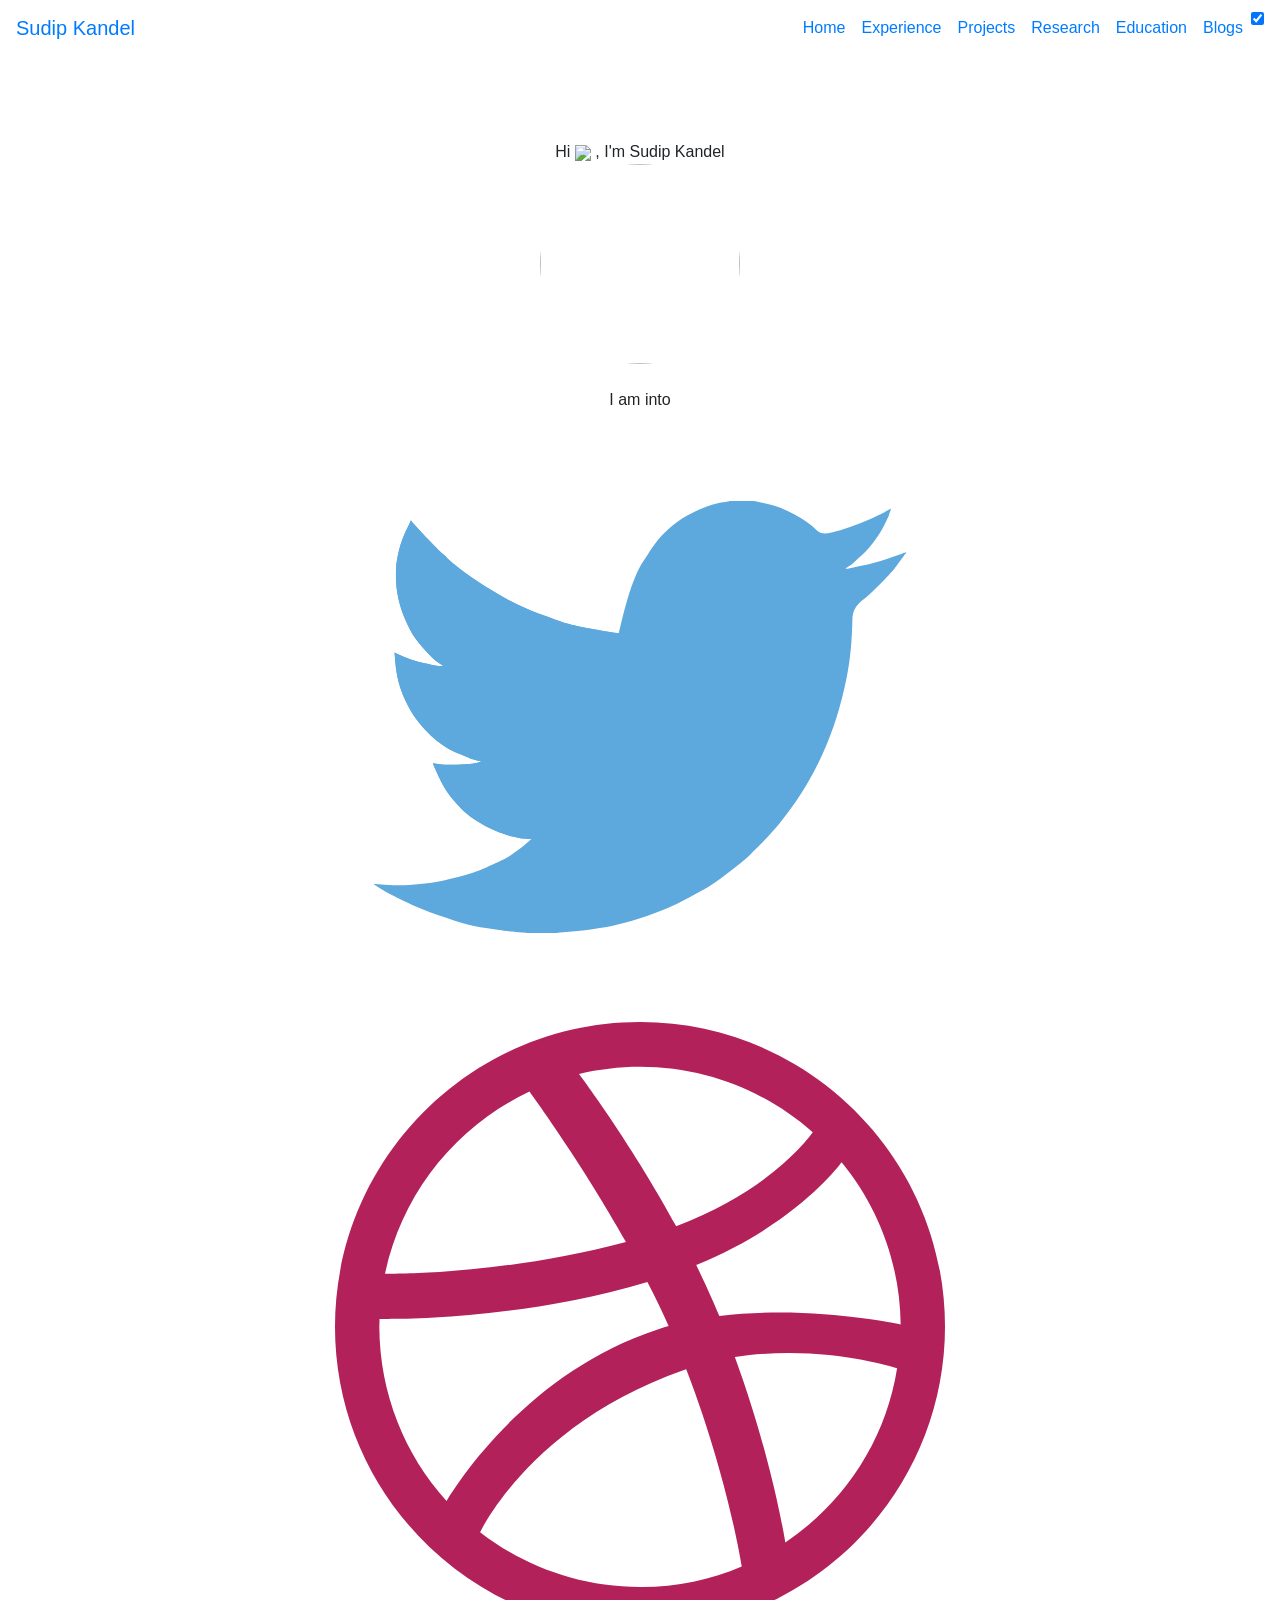
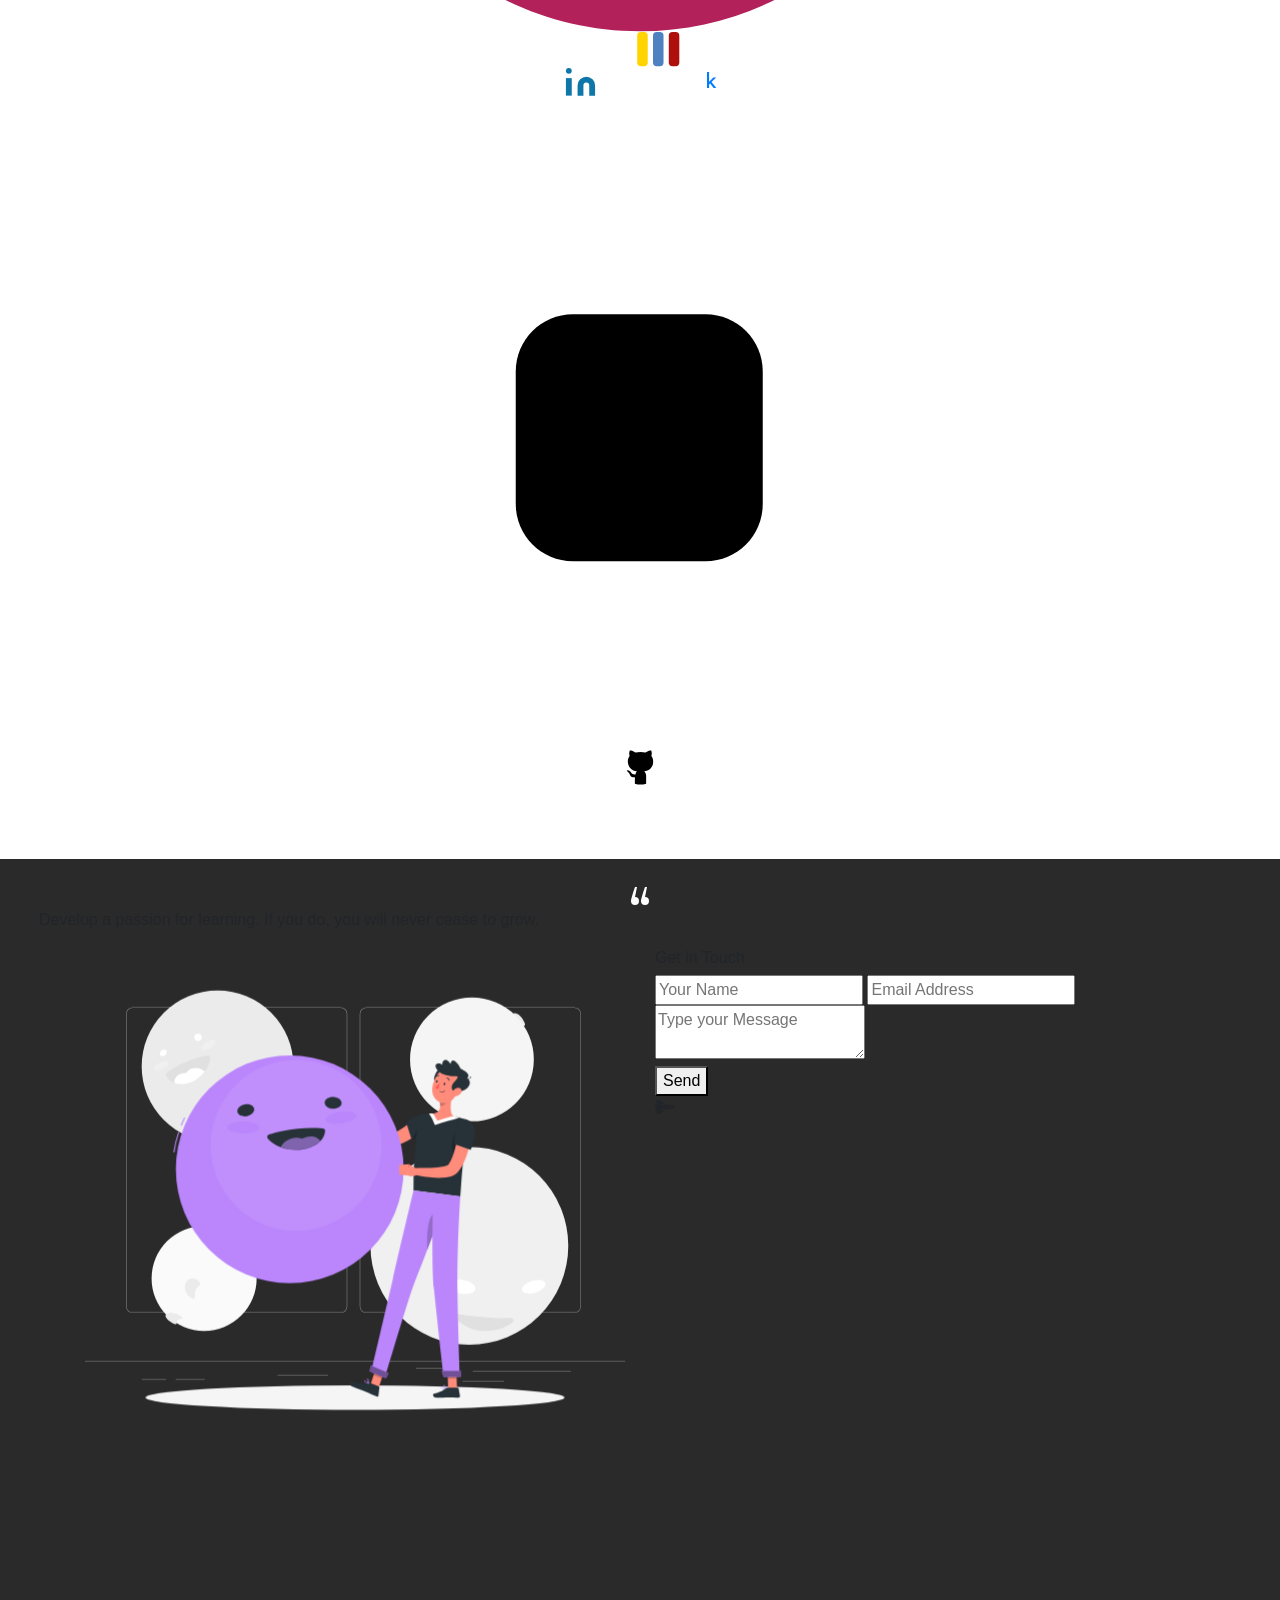
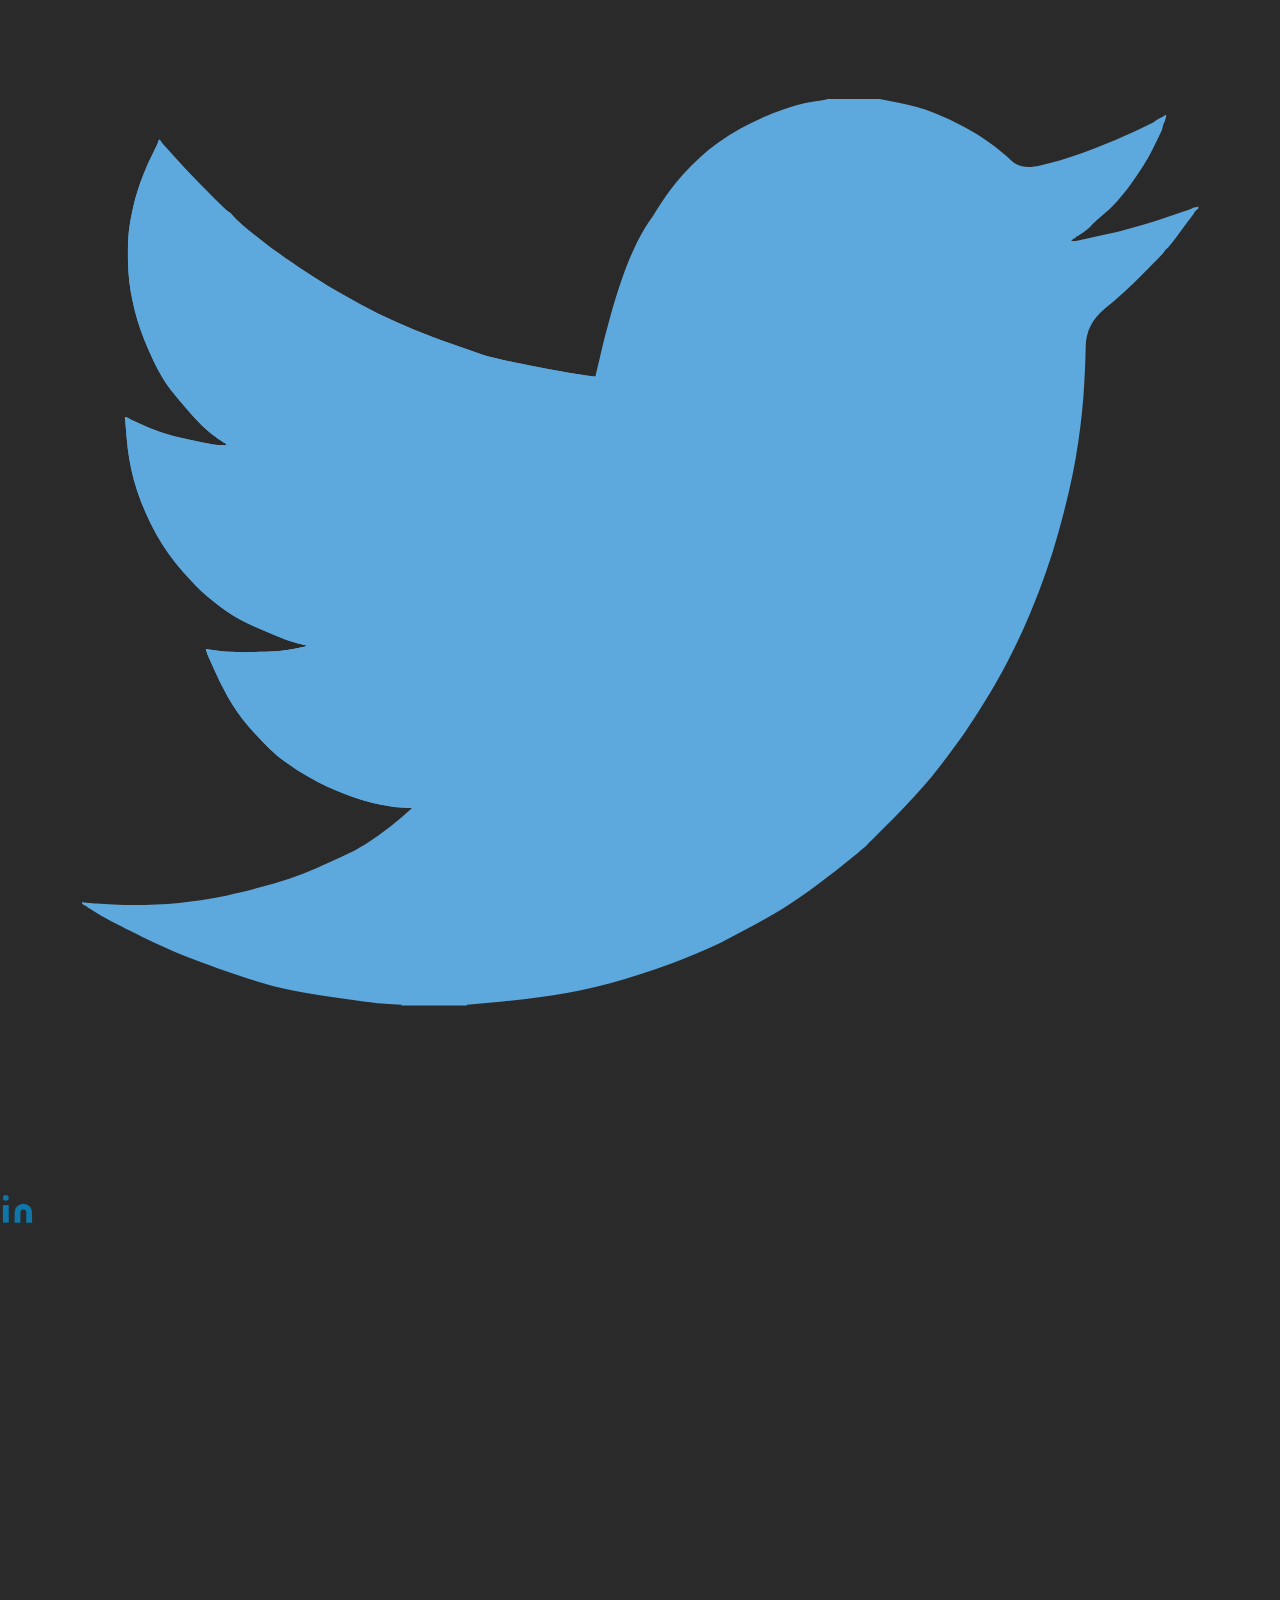
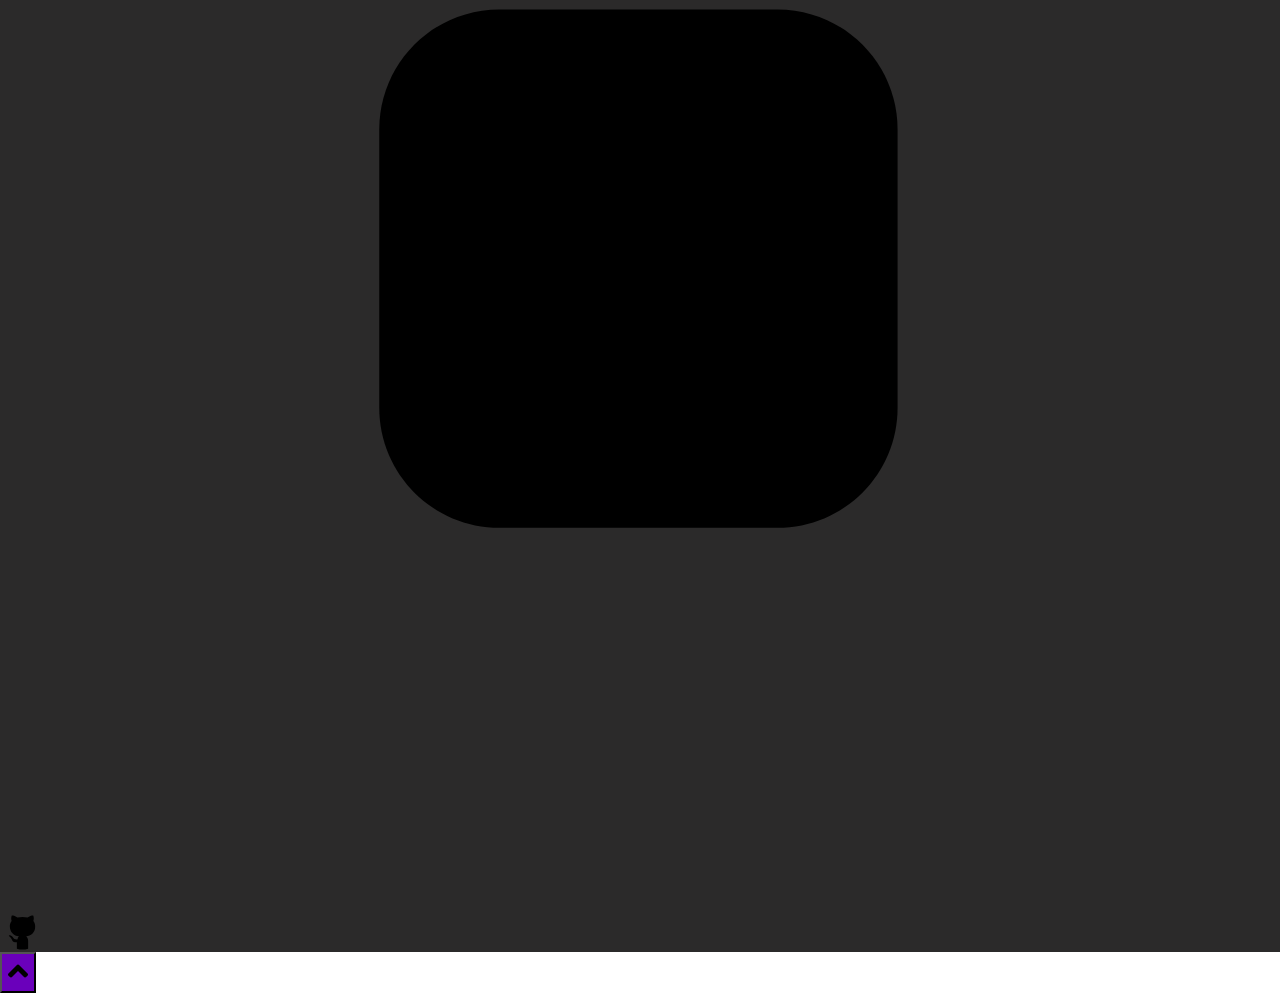
==== index.html @ 88b960e3 "First commit for portfolio website" ====
<!DOCTYPE html>
<html lang="en" light-mode="dark">

<head>
    <title>Sudip Kandel | Home</title>
    <meta charset="UTF-8">
    <meta name="viewport" content="width=device-width, initial-scale=1.0">
    <meta name="keywords" content="free portfolio template,portfolio template, portfolio website template, open source, open sourcing, contributing to open source" />
    <meta name="description" content="This project serves free and beautiful portfolio template for everyone. Anyone can showcase their work including moocs, education, projects, experience,etc. to the world." />
    <!-- Robot.txt -->
    <meta name="robots" content="index,follow" />
    <meta name="Googlebot" content="index,follow" />
    <meta name="AdsBot-Google" content="index,follow" />
    <meta property="og:site_name" content="https://portfolio.smaranjitghose.codes/">
    <meta property="og:title" content="Sudip Kandel | Home">
    <meta property="og:description" content="This project serves free and beautiful portfolio template for everyone. Anyone can showcase their work including moocs, education, projects, experience,etc. to the world.">
    <meta property="og:type" content="website">
    <meta property="og:url" content="https://portfolio.smaranjitghose.codes/">
    <meta name="twitter:card" content="summary">
    <meta name="twitter:site" content="https://portfolio.smaranjitghose.codes/">
    <meta name="application-name" content="Sudip Kandel | Home" />
    <meta name="apple-mobile-web-app-title" content="Sudip Kandel | Home" />
    <meta name="summary" content="An open source project aimed at providing free and beautiful templates to everyone for building their portfolio websites and showcase their work to the world." />
    <!--For Dark/Light mode Toggle-->
    <script src="https://code.iconify.design/1/1.0.4/iconify.min.js"></script>
    <!--Import Google Icon Font-->
    <link rel="stylesheet" href="https://maxcdn.bootstrapcdn.com/bootstrap/4.5.0/css/bootstrap.min.css" />
    <link href="https://fonts.googleapis.com/css2?family=Poppins:wght@200;300&display=swap" rel="stylesheet">
    <script src='https://kit.fontawesome.com/a076d05399.js'></script>
    <link rel="stylesheet" href="assets/css/preloader.css">
    <link rel="stylesheet" href="assets/css/home.css">
    <link rel="stylesheet" href="assets/css/style.css">
    <!-- Favicon -->
    <link id='favicon' rel="shortcut icon" href="assets/images/favicon.png" type="image/x-png">
    <!-- Font awesome icons -->
    <link rel="stylesheet" href="https://cdnjs.cloudflare.com/ajax/libs/font-awesome/5.15.1/css/all.min.css" integrity="sha512-+4zCK9k+qNFUR5X+cKL9EIR+ZOhtIloNl9GIKS57V1MyNsYpYcUrUeQc9vNfzsWfV28IaLL3i96P9sdNyeRssA==" crossorigin="anonymous" />
    <link rel="stylesheet" href="https://cdn.jsdelivr.net/gh/jpswalsh/academicons@1/css/academicons.min.css">
    <script defer src="./assets/js/dynamicTitle.js"></script>
    <!-- Global site tag (gtag.js) - Google Analytics -->
    <script async src="https://www.googletagmanager.com/gtag/js?id=G-M11CMZ12Q"></script>
    <script>
        window.dataLayer = window.dataLayer || [];
        function gtag(){dataLayer.push(arguments);}
        gtag('js', new Date());

        gtag('config', 'G-M11CMZ12Q');
    </script>
</head>

<body class="no-scroll-preload">
    <!-- loader -->
    <div class="loader-container">
        <div class="atom">
            <div class="electron"></div>
            <div class="electron-alpha"></div>
            <div class="electron-omega"></div>
        </div>
    </div>

    <!--Dynamic Nav Bar-->

    <!--Particles effect-->
    <div id="home">
        <section class="center">
            <div id="particles-js"></div>
        </section>
    </div>
    <center>
        <!-- Home Section -->
        <div class="text col-sm-6" style="margin-top: 140px;">Hi <span class="wave"><img src="assets/images/Hand.gif" width="35px"></span>&nbsp;, I'm <span class="header">Sudip Kandel</span>
            <div class="center">
                <div>
                    <img src="assets/images/dp_male.svg" alt="" class="rounded-circle" height="200" width="200">
                </div>
                <br/>
                <span style="display: inline;">I am into <span class="animated-text"
                    data-words="Designing, UI/UX, Cloud Computing, Web Development, Open Source, Mentoring"></span>
                </span>
                <div>
                    <div class="social-icons">

                        <a class="socialicon twitter" href="" target="_blank" rel="author">
                            <!-- SVG code for twitter icon -->
                            <svg class="twitter-icon" version="1.1" id="Layer_1" xmlns="http://www.w3.org/2000/svg" xmlns:xlink="http://www.w3.org/1999/xlink" x="0px" y="0px" viewBox="0 0 500 500" enable-background="new 0 0 500 500" xml:space="preserve">
                                <!-- bird body -->
                                <path id="body" fill="#5DA8DC" d="M142.9,364.1c-1.6,1-3,1.7-4,2.3c-3,1.5-7.9,3.8-14.9,6.9c-7,3.1-14.7,5.7-23.1,7.9
                                                c-8.4,2.2-15.6,3.8-21.8,4.7c-6.2,0.9-12.2,1.5-18.1,1.8s-11.4,0.3-16.7,0c-5.2-0.3-8.5-0.5-9.6-0.6l-1.8-0.2l-0.4-0.1l-0.4-0.1v0.8
                                                h0.2l0.1,0.1l0.1,0.1l0.1,0.1l0.1,0.1l0.1,0.1H33l0.4,0.2l0.4,0.2l0.1,0.1l0.1,0.1l0.1,0.1l0.1,0.1l3.6,2.2c2.4,1.5,4.5,2.6,6.4,3.6
                                                s6.6,3.3,14.1,7.1c7.6,3.7,16.6,7.4,27.2,11.1s18.6,6.2,24,7.4c5.4,1.3,12.8,2.6,22.2,3.9s14.9,2.1,16.3,2.2
                                                c1.5,0.1,3.3,0.3,5.5,0.4l3.3,0.2v0.2h25.6v-0.2l14-1.3c9.3-0.9,17.6-2.1,25-3.3c7.3-1.3,14.9-3.1,22.8-5.5
                                                c7.9-2.4,15.3-4.9,22.4-7.7c7.1-2.8,13.7-5.7,19.7-9c6.1-3.2,11.3-6,15.6-8.5c4.3-2.5,9.1-5.6,14.2-9.3c5.2-3.7,10-7.5,14.6-11.2
                                                s7.1-5.9,7.7-6.4c0.6-0.6,4-4,10.2-10.2c6.2-6.3,11.3-11.9,15.4-16.8c4-5,8-10.3,12-15.9c3.9-5.6,8.3-12.5,13-20.6
                                                s9.2-17.3,13.5-27.5s8-20.7,11-31.5c3-10.7,5.2-20.4,6.7-28.9s2.4-16.5,3-23.8c0.5-7.3,0.8-13.9,0.9-19.7s2.5-10.8,7.4-14.8
                                                s9.9-8.5,15-13.7c5.1-5.1,7.9-8,8.3-8.7c0.5-0.7,0.9-1.1,1.1-1.2c0.3-0.1,2.1-2.3,5.3-6.7c3.3-4.4,5-6.6,5-6.7l0.1-0.1l0.2-0.4
                                                l0.2-0.4l0.1-0.1l0.1-0.1l0.1-0.1l0.1-0.1l0.1-0.1l0.1-0.1l0.1-0.1l0.1-0.1l0.1-0.1l0.1-0.1l0.2-0.1l0.2-0.1V115l-1,0.3l-0.8,0.1
                                                l-0.4,0.2l-0.4,0.2l-0.4,0.2l-0.4,0.2l-0.6,0.2l-1.2,0.4l-10.6,3.6c-6.7,2.2-13.7,4.1-21,5.7l-11,2.4h-1.9l0.1-0.1l0.1-0.1l0.1-0.1
                                                l0.1-0.1l0.1-0.1l0.1-0.1l0.1-0.1l0.1-0.1l0.4-0.2l0.4-0.2l0.1-0.1l0.1-0.1l0.1-0.1l0.1-0.1l0.4-0.2l0.4-0.2l1.9-1.3
                                                c1.3-0.9,2.4-1.8,3.3-2.8s2.8-2.7,5.6-5.1c2.8-2.4,6-6,9.5-10.7s6.5-9.4,8.8-14s3.6-7.2,3.7-7.9c0.1-0.6,0.3-1.2,0.4-1.6l0.2-0.6
                                                l0.2-0.4l0.2-0.4l0.2-0.6l0.2-0.6l0.1-0.6l0.1-0.6l-0.4,0.1l-0.4,0.1l-0.1,0.1l-0.1,0.1l-0.1,0.1l-0.1,0.1l-0.4,0.2l-0.4,0.2
                                                l-0.4,0.2l-0.4,0.2l-0.1,0.1c-0.1,0.1-0.8,0.4-1.9,1.2c-1.2,0.7-4.7,2.4-10.5,5s-11.6,5-17.5,7.1s-11.4,3.7-16.5,4.9
                                                s-8.8,0.5-11.3-1.9c-2.4-2.4-5.2-4.7-8.3-6.9c-3.1-2.2-6.5-4.3-10.4-6.4c-3.8-2.1-7.7-3.9-11.8-5.5c-4-1.6-8.6-2.9-13.5-3.8
                                                l-7.4-1.5h-20.5v0.1c0,0.1-1.7,0.4-5.1,0.9s-7.6,1.6-12.6,3.3c-5,1.7-10.4,4.2-16.3,7.4c-5.9,3.3-11.1,7-15.7,11.2
                                                s-8.3,8.3-11.2,12.2c-2.9,3.9-5.2,7.4-7,10.5C221.5,163.3,231.3,307,142.9,364.1z" />

                                <!-- wing1 -->
                                <path id="wing1" fill="#5DA8DC" d="M233.2,181.5c-5-0.5-12.4-1.7-22.2-3.6c-9.8-1.8-16.8-3.3-20.8-4.5s-11.1-3.7-21.2-7.4
                                                c-10.1-3.8-19.5-8-28.3-12.8c-8.8-4.7-16.8-9.5-24-14.4s-13.1-9.1-17.5-12.8c-4.5-3.7-7.1-6-7.9-7s-1.5-1.6-1.9-1.8
                                                c-0.5-0.2-3.2-2.7-8-7.6s-9.1-9.2-12.6-13.2l-5.3-5.9l-0.1-0.1l-0.1-0.1L63.1,90l-0.2-0.4l-0.1-0.1l-0.1-0.1l-0.1-0.1l-0.1-0.1
                                                l-0.1-0.1L62.3,89l-0.1-0.1l0,0.1l-0.1,0.1L62,89.2l0,0.1l-0.1,0.1L61.7,90l-0.2,0.6L57.9,98c-2.2,5-3.9,9.7-5.1,14.1
                                                c-1.2,4.5-1.9,8.5-2.4,12c-0.4,3.5-0.5,7.8-0.4,12.8s0.7,10,1.8,15.1c1,5.1,2.6,10.2,4.6,15.2c2.1,5.1,4,9.2,5.8,12.5
                                                c1.8,3.2,3.9,6.4,6.3,9.2c2.4,2.9,4.7,5.6,7.1,8.3s4.6,4.7,6.7,6.4c2.2,1.6,3.3,2.5,3.4,2.5l0.1,0.1l0.4,0.2l0.4,0.2l0.1,0.1
                                                l0.1,0.1l0.1,0.1L87,207l0.4,0.2l0.4,0.2l0.1,0.1l0.1,0.1l0.1,0.1l0.1,0.1l0.1,0.1l0.1,0.1l0.1,0.1l0.1,0.1H85l-1.8-0.2
                                                c-1.2-0.1-4.8-0.9-10.8-2.2s-11.1-2.9-15.1-4.7l-6.1-2.8l-0.4-0.2l-0.4-0.2l-0.4-0.2l-0.4-0.2l-0.4-0.1l-0.4-0.1l0.7,8.3
                                                c0.4,5.5,1.4,11,2.8,16.3c1.5,5.4,3.6,11,6.5,16.9s6.2,11.1,9.8,15.5c3.7,4.5,7,8.1,10.1,11c3.1,2.8,6.3,5.4,9.8,7.8
                                                c3.4,2.4,8,4.8,13.8,7.3s9.3,3.9,10.6,4.3c1.3,0.4,2.2,0.6,2.8,0.8l0.8,0.2l0.8,0.2l0.8,0.2l0.8,0.2l0.8,0.2l-0.1,0.1l-0.1,0.1
                                                l-0.1,0.1l-0.1,0.1l-1,0.2l-1,0.2l-0.8,0.2c-0.5,0.1-1.9,0.4-4.3,0.8s-6.6,0.6-12.8,0.8c-6.2,0.1-10.7,0-13.5-0.4l-4.3-0.6L81,288
                                                l-0.6-0.1l0.1,0.4l0.1,0.4l0.2,0.6l0.2,0.6l3.2,7.2c2.2,4.8,4.4,9,6.7,12.7c2.3,3.7,5.1,7.2,8.3,10.7c3.2,3.5,5.8,6.2,7.9,8
                                                c2.1,1.9,5.3,4.3,9.9,7.2c4.6,2.9,9.3,5.4,14.1,7.4c4.9,2.1,9.4,3.7,13.5,4.7c4.2,1,7.3,1.6,9.2,1.8c1.9,0.1,4,0.3,6.1,0.4l3.1,0.2
                                                c117.9-117.9,82.9-167.7,82.9-167.7l-2.8-0.1C241.6,182.3,238.2,181.9,233.2,181.5z" />
                                <!-- wing2 -->
                                <path id="wing2" fill="#5DA8DC" d="M233.2,181.5c-5-0.5-12.4-1.7-22.2-3.6c-9.8-1.8-16.8-3.3-20.8-4.5s-11.1-3.7-21.2-7.4
                                                c-10.1-3.8-19.5-8-28.3-12.8c-8.8-4.7-16.8-9.5-24-14.4s-13.1-9.1-17.5-12.8c-4.5-3.7-7.1-6-7.9-7s-1.5-1.6-1.9-1.8
                                                c-0.5-0.2-3.2-2.7-8-7.6s-9.1-9.2-12.6-13.2l-5.3-5.9l-0.1-0.1l-0.1-0.1L63.1,90l-0.2-0.4l-0.1-0.1l-0.1-0.1l-0.1-0.1l-0.1-0.1
                                                l-0.1-0.1L62.3,89l-0.1-0.1l0,0.1l-0.1,0.1L62,89.2l0,0.1l-0.1,0.1L61.7,90l-0.2,0.6L57.9,98c-2.2,5-3.9,9.7-5.1,14.1
                                                c-1.2,4.5-1.9,8.5-2.4,12c-0.4,3.5-0.5,7.8-0.4,12.8s0.7,10,1.8,15.1c1,5.1,2.6,10.2,4.6,15.2c2.1,5.1,4,9.2,5.8,12.5
                                                c1.8,3.2,3.9,6.4,6.3,9.2c2.4,2.9,4.7,5.6,7.1,8.3s4.6,4.7,6.7,6.4c2.2,1.6,3.3,2.5,3.4,2.5l0.1,0.1l0.4,0.2l0.4,0.2l0.1,0.1
                                                l0.1,0.1l0.1,0.1L87,207l0.4,0.2l0.4,0.2l0.1,0.1l0.1,0.1l0.1,0.1l0.1,0.1l0.1,0.1l0.1,0.1l0.1,0.1l0.1,0.1H85l-1.8-0.2
                                                c-1.2-0.1-4.8-0.9-10.8-2.2s-11.1-2.9-15.1-4.7l-6.1-2.8l-0.4-0.2l-0.4-0.2l-0.4-0.2l-0.4-0.2l-0.4-0.1l-0.4-0.1l0.7,8.3
                                                c0.4,5.5,1.4,11,2.8,16.3c1.5,5.4,3.6,11,6.5,16.9s6.2,11.1,9.8,15.5c3.7,4.5,7,8.1,10.1,11c3.1,2.8,6.3,5.4,9.8,7.8
                                                c3.4,2.4,8,4.8,13.8,7.3s9.3,3.9,10.6,4.3c1.3,0.4,2.2,0.6,2.8,0.8l0.8,0.2l0.8,0.2l0.8,0.2l0.8,0.2l0.8,0.2l-0.1,0.1l-0.1,0.1
                                                l-0.1,0.1l-0.1,0.1l-1,0.2l-1,0.2l-0.8,0.2c-0.5,0.1-1.9,0.4-4.3,0.8s-6.6,0.6-12.8,0.8c-6.2,0.1-10.7,0-13.5-0.4l-4.3-0.6L81,288
                                                l-0.6-0.1l0.1,0.4l0.1,0.4l0.2,0.6l0.2,0.6l3.2,7.2c2.2,4.8,4.4,9,6.7,12.7c2.3,3.7,5.1,7.2,8.3,10.7c3.2,3.5,5.8,6.2,7.9,8
                                                c2.1,1.9,5.3,4.3,9.9,7.2c4.6,2.9,9.3,5.4,14.1,7.4c4.9,2.1,9.4,3.7,13.5,4.7c4.2,1,7.3,1.6,9.2,1.8c1.9,0.1,4,0.3,6.1,0.4l3.1,0.2
                                                c117.9-117.9,82.9-167.7,82.9-167.7l-2.8-0.1C241.6,182.3,238.2,181.9,233.2,181.5z" />
                            </svg>
                        </a>

                        <a class="socialicon dribbble" href="" target="_blank" rel="author">
                            <svg class="dribbble-icon" viewBox="0 0 256 256" version="1.1" xmlns="http://www.w3.org/2000/svg" xmlns:xlink="http://www.w3.org/1999/xlink" preserveAspectRatio="xMidYMid">
                            <g>
                                <path
                                    d="M128,255.7 C57.4,255.7 0,198.4 0,127.9 C0,57.3 57.4,0 128,0 C198.6,0 256,57.3 256,127.8 C256,198.3 198.6,255.7 128,255.7 L128,255.7 L128,255.7 Z M235.9,145.3 C232.2,144.1 202.1,135.2 167.8,140.6 C182.1,179.8 187.9,211.8 189,218.4 C213.6,201.9 231.1,175.7 235.9,145.3 L235.9,145.3 L235.9,145.3 Z M170.7,228.5 C169.1,218.9 162.7,185.5 147.4,145.7 C147.2,145.8 146.9,145.9 146.7,145.9 C85,167.4 62.9,210.1 60.9,214.1 C79.4,228.5 102.7,237.1 128,237.1 C143.1,237.2 157.6,234.1 170.7,228.5 L170.7,228.5 L170.7,228.5 Z M46.8,201 C49.3,196.8 79.3,147.2 135.7,128.9 C137.1,128.4 138.6,128 140,127.6 C137.3,121.4 134.3,115.2 131.1,109.1 C76.5,125.4 23.5,124.7 18.7,124.6 C18.7,125.7 18.6,126.8 18.6,127.9 C18.7,156 29.3,181.6 46.8,201 L46.8,201 L46.8,201 Z M21,105.6 C25.9,105.7 70.9,105.9 122.1,92.3 C104,60.1 84.4,33.1 81.6,29.2 C50.9,43.6 28.1,71.8 21,105.6 L21,105.6 L21,105.6 Z M102.4,21.8 C105.4,25.8 125.3,52.8 143.2,85.7 C182.1,71.1 198.5,49.1 200.5,46.3 C181.2,29.2 155.8,18.8 128,18.8 C119.2,18.8 110.6,19.9 102.4,21.8 L102.4,21.8 L102.4,21.8 Z M212.6,58.9 C210.3,62 192,85.5 151.6,102 C154.1,107.2 156.6,112.5 158.9,117.8 C159.7,119.7 160.5,121.6 161.3,123.4 C197.7,118.8 233.8,126.2 237.4,126.9 C237.1,101.2 227.9,77.5 212.6,58.9 L212.6,58.9 L212.6,58.9 Z"
                                    fill="#B2215A" y="0"></path>
                            </g>
                            </svg>
                        </a>

                        <a class="socialicon linkedin" href="" target="_blank" rel="author">
                            <svg class="linkedin-icon" xmlns="http://www.w3.org/2000/svg" width="35" viewBox="0 0 24 24" fill="#0e76a8" stroke-width="1" stroke-linecap="round" stroke-linejoin="round" class="feather feather-linkedin">
                                <path d="M16 8a6 6 0 0 1 6 6v7h-4v-7a2 2 0 0 0-2-2 2 2 0 0 0-2 2v7h-4v-7a6 6 0 0 1 6-6z"></path>
                                <rect x="2" y="9" width="4" height="12"></rect>
                                <circle cx="4" cy="4" r="2"></circle>
                            </svg>
                        </a>

                        <a class="socialicon codeforces" href="" target="_blank" rel="author">
                            <svg class="codeforces-icon" xmlns="http://www.w3.org/2000/svg" viewBox="5 0 14 19" width="100" height="100">
                                <g>
                                    <rect class="red" x="15" width="2" height="6.5" rx="0.7" y="0" fill="#AE0F0A" />
                                    <rect class="blue" x="12" width="2" height="6.5" rx="0.7" y="0" fill="#4F81C1" />
                                    <rect class="yellow" x="9" width="2" height="6.5" rx="0.7" y="0" fill="#FFD400" />
                                </g>
                            </svg>
                        </a>

                        <a class="socialicon kaggle" href="" target="_blank" rel="author">
                            <i class="fab fa-kaggle"></i>
                        </a>

                        <a class="socialicon instagram" href="" target="_blank" rel="author">
                            <!-- svg code for instagram icon -->
                            <svg class="instagram-icon" x="0px" y="0px" viewBox="0 0 202.5 202.5" style="enable-background:new 0 0 202.5 202.5;">
                                <circle id="littleCircle" class="st0" cx="101" cy="101.5" r="18.9" />
                                <circle id="shutter" class="st0" cx="101" cy="101.5" r="8" />
                                <circle id="lens" class="st0" cx="125.5" cy="78.6" r="2.9" />
                                <path id="camera" class="st0" d="M79,60.5h44c10.5,0,19,8.5,19,19v44c0,10.5-8.5,19-19,19H79c-10.5,0-19-8.5-19-19v-44
                                                                                                        C60,69,68.5,60.5,79,60.5z" />
                            </svg>
                        </a>

                        <a class="socialicon github" href="" target="_blank" rel="author">
                            <!-- SVG code for Github icon -->
                            <svg class="github-icon" width="45px" height="45px" viewBox="0 0 300 300">
                                <!-- body -->
                                <path id="body" d="M112.5,234.4v43.1c24.5,7.5,50.5,7.5,75,0V225c-0.4-11.1-4.9-21.6-12.7-29.6c30-3.4,59.5-23.5,59.5-64.1
                                                            c0.9-13.9-3.3-27.7-11.8-38.7c4.1-11.6,3.7-24.4-1.3-35.7c0,0-11.2-3.7-37.5,13.8c-22.1-6.1-45.3-6.1-67.4,0
                                                            C90.6,53.3,78.9,56.8,78.9,56.8c-5,11.3-5.4,24.1-1.3,35.7c-8.5,11.1-12.7,24.8-11.9,38.7c0.2,33.8,26.4,61.8,60.2,64.1
                                                            c-5,4.7-8.1,11.1-8.6,18" />
                                <!-- arm                             -->
                                <path id="arm" d="M125.2,213.4c-13.9,7.8-31.5,2.8-39.3-11.2c-4.3-7.7-12-12.8-20.7-13.8c-11.2,0-4.6,6.4,0,9.4
                                                            c6,5.1,10.8,11.5,13.8,18.8c2.9,7.4,7.7,24.1,41.5,17.8" />
                            </svg>
                        </a>
                    </div>
                </div>
            </div>
        </div>
    </center>

    <br><br><br>
    <!-- Dynamic footer section -->
    <script src="https://code.jquery.com/jquery-3.5.1.min.js" integrity="sha256-9/aliU8dGd2tb6OSsuzixeV4y/faTqgFtohetphbbj0=" crossorigin="anonymous"></script>

    <!-- Google Analytics -->
    <script async src="https://www.googletagmanager.com/gtag/js?id=G-G6D61F5TL4"></script>
    <!-- Fetching our Google Tag Manager -->

    <!--JavaScript at end of body for optimized loading-->
    <script src="assets/js/app.js"></script>
    <script src="https://cdnjs.cloudflare.com/ajax/libs/popper.js/1.12.9/umd/popper.min.js" integrity="sha384-ApNbgh9B+Y1QKtv3Rn7W3mgPxhU9K/ScQsAP7hUibX39j7fakFPskvXusvfa0b4Q" crossorigin="anonymous"></script>
    <script src="https://maxcdn.bootstrapcdn.com/bootstrap/4.0.0/js/bootstrap.min.js" integrity="sha384-JZR6Spejh4U02d8jOt6vLEHfe/JQGiRRSQQxSfFWpi1MquVdAyjUar5+76PVCmYl" crossorigin="anonymous"></script>
    <script src='https://cdnjs.cloudflare.com/ajax/libs/particles.js/2.0.0/particles.min.js'></script>
    <script src="assets/js/particle.js"></script>

</body>

</html>
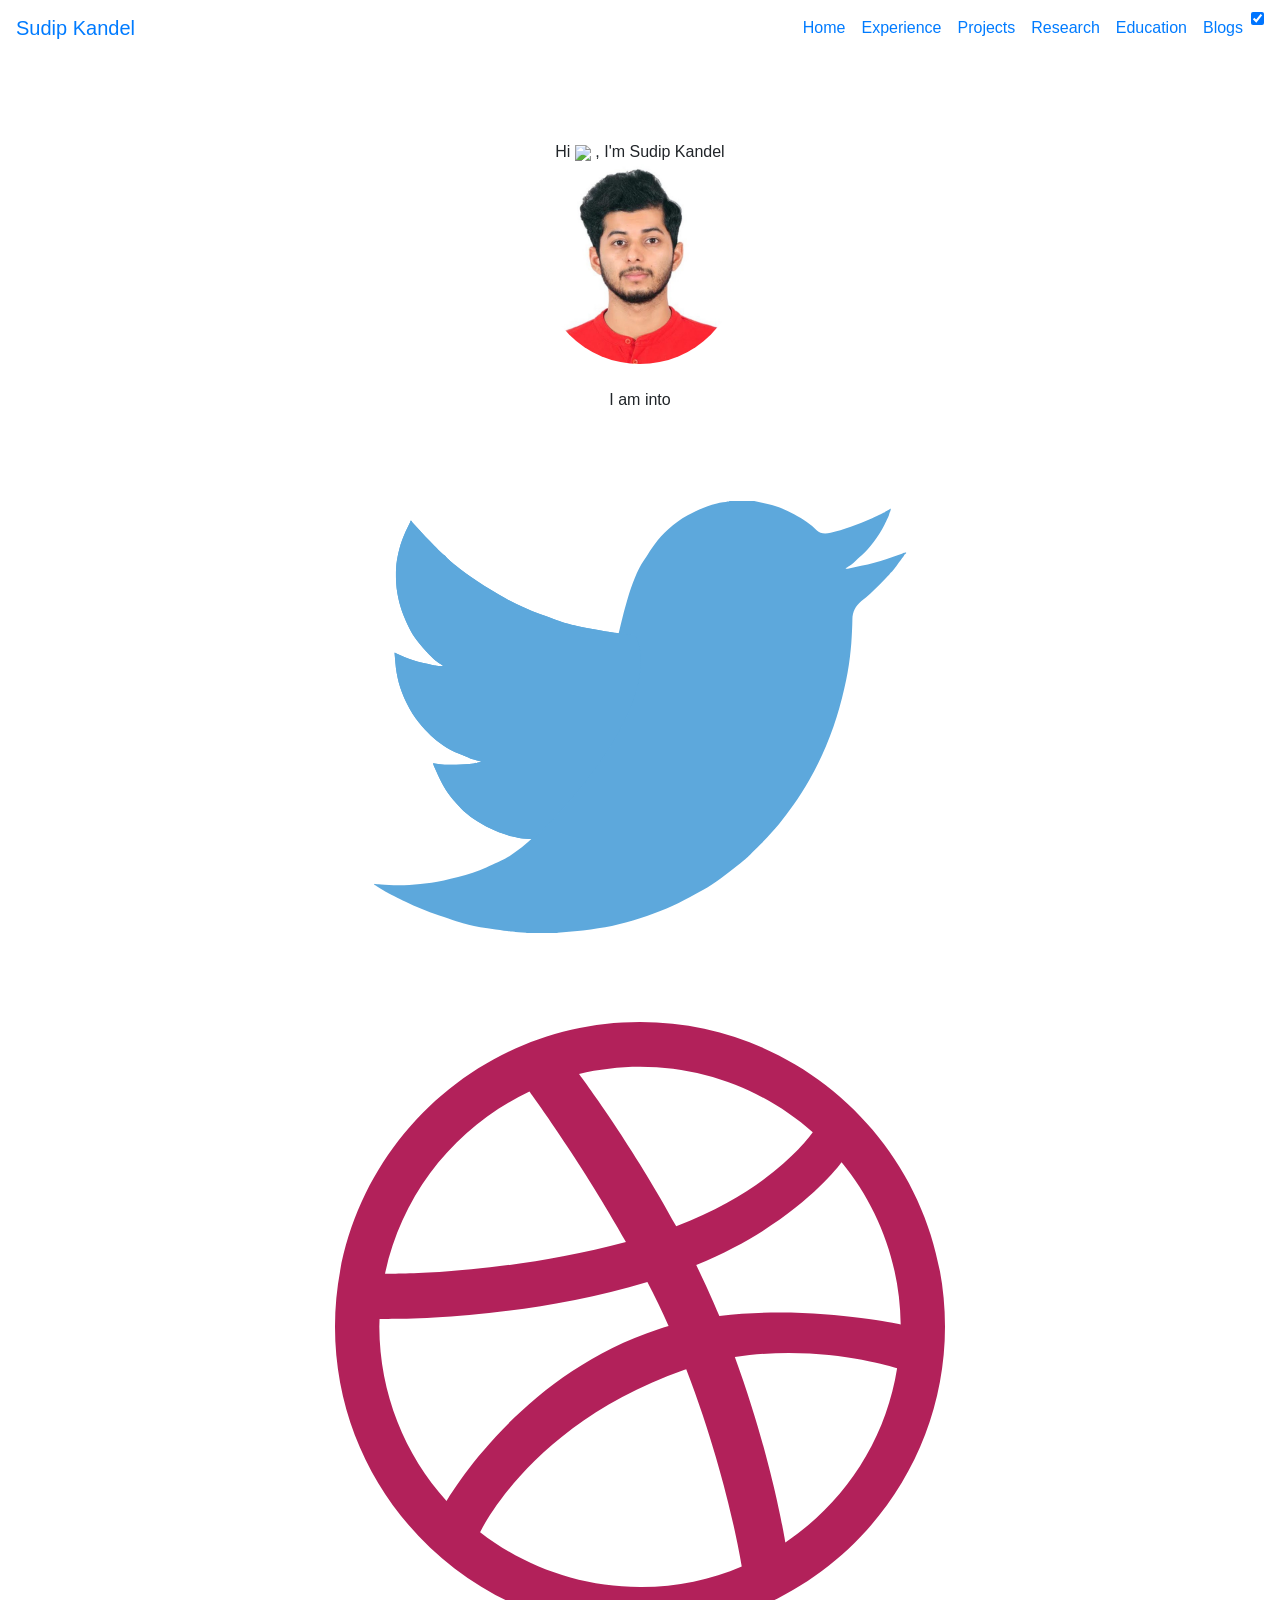
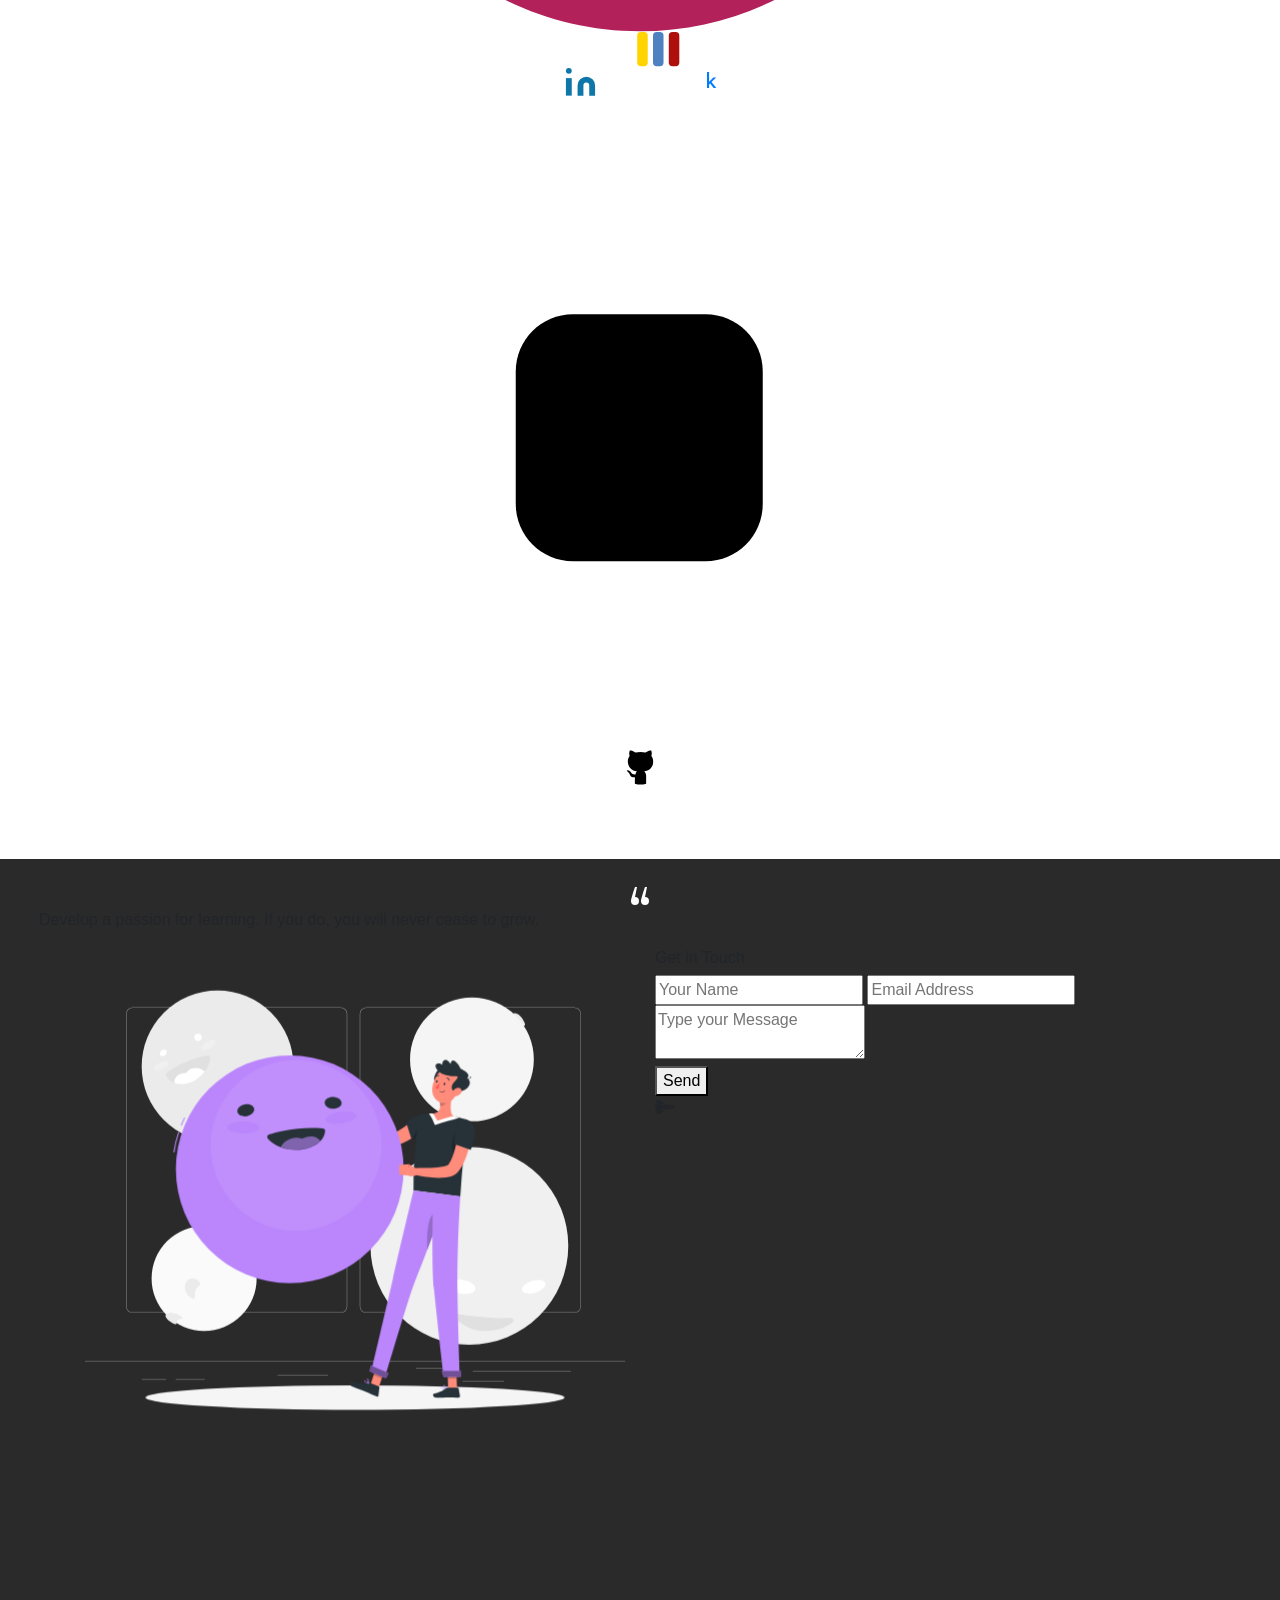
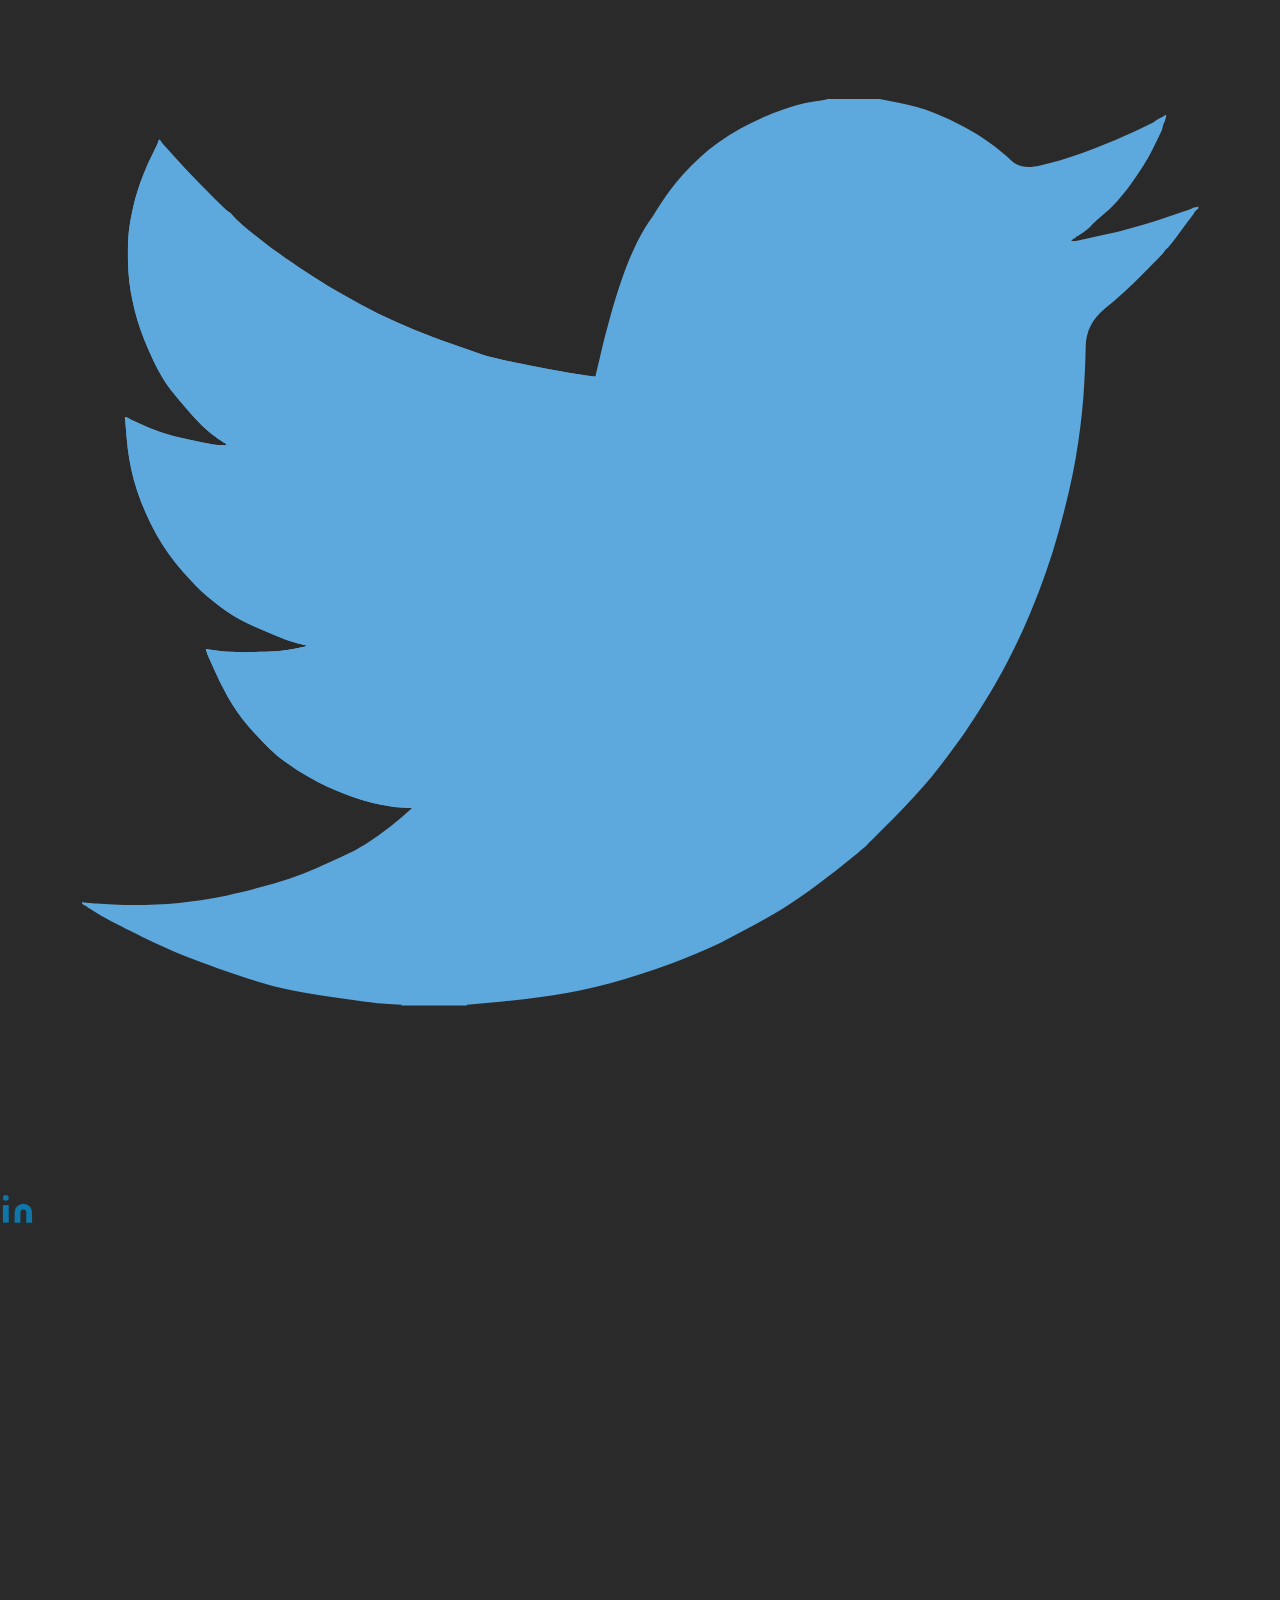
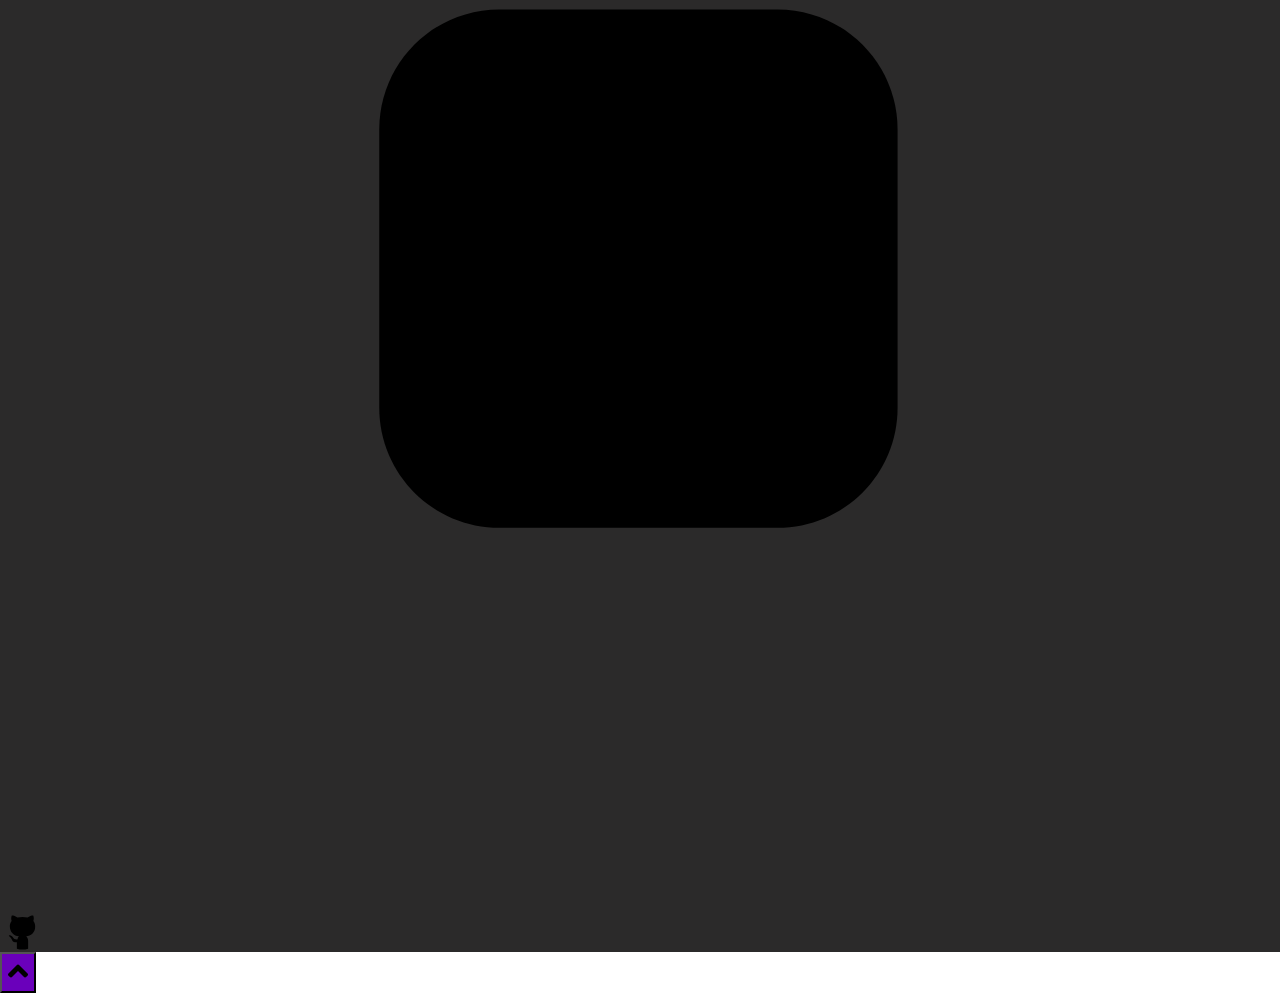
==== commit a39ca4ef: "Added profile picture" ====
--- a/index.html
+++ b/index.html
@@ -70,11 +70,11 @@
         <div class="text col-sm-6" style="margin-top: 140px;">Hi <span class="wave"><img src="assets/images/Hand.gif" width="35px"></span>&nbsp;, I'm <span class="header">Sudip Kandel</span>
             <div class="center">
                 <div>
-                    <img src="assets/images/dp_male.svg" alt="" class="rounded-circle" height="200" width="200">
+                    <img src="assets/images/sudip_profile1.jpg" alt="" class="rounded-circle" height="200" width="200">
                 </div>
                 <br/>
                 <span style="display: inline;">I am into <span class="animated-text"
-                    data-words="Designing, UI/UX, Cloud Computing, Web Development, Open Source, Mentoring"></span>
+                    data-words="Machine Learning, Generative AI, Pytorch, MLOps, LLM, Deep Learning, Fine tuning, Prompt Engineering, Vector Search, AI Agents, FastAPI, LangChain, Kubernetes"></span>
                 </span>
                 <div>
                     <div class="social-icons">
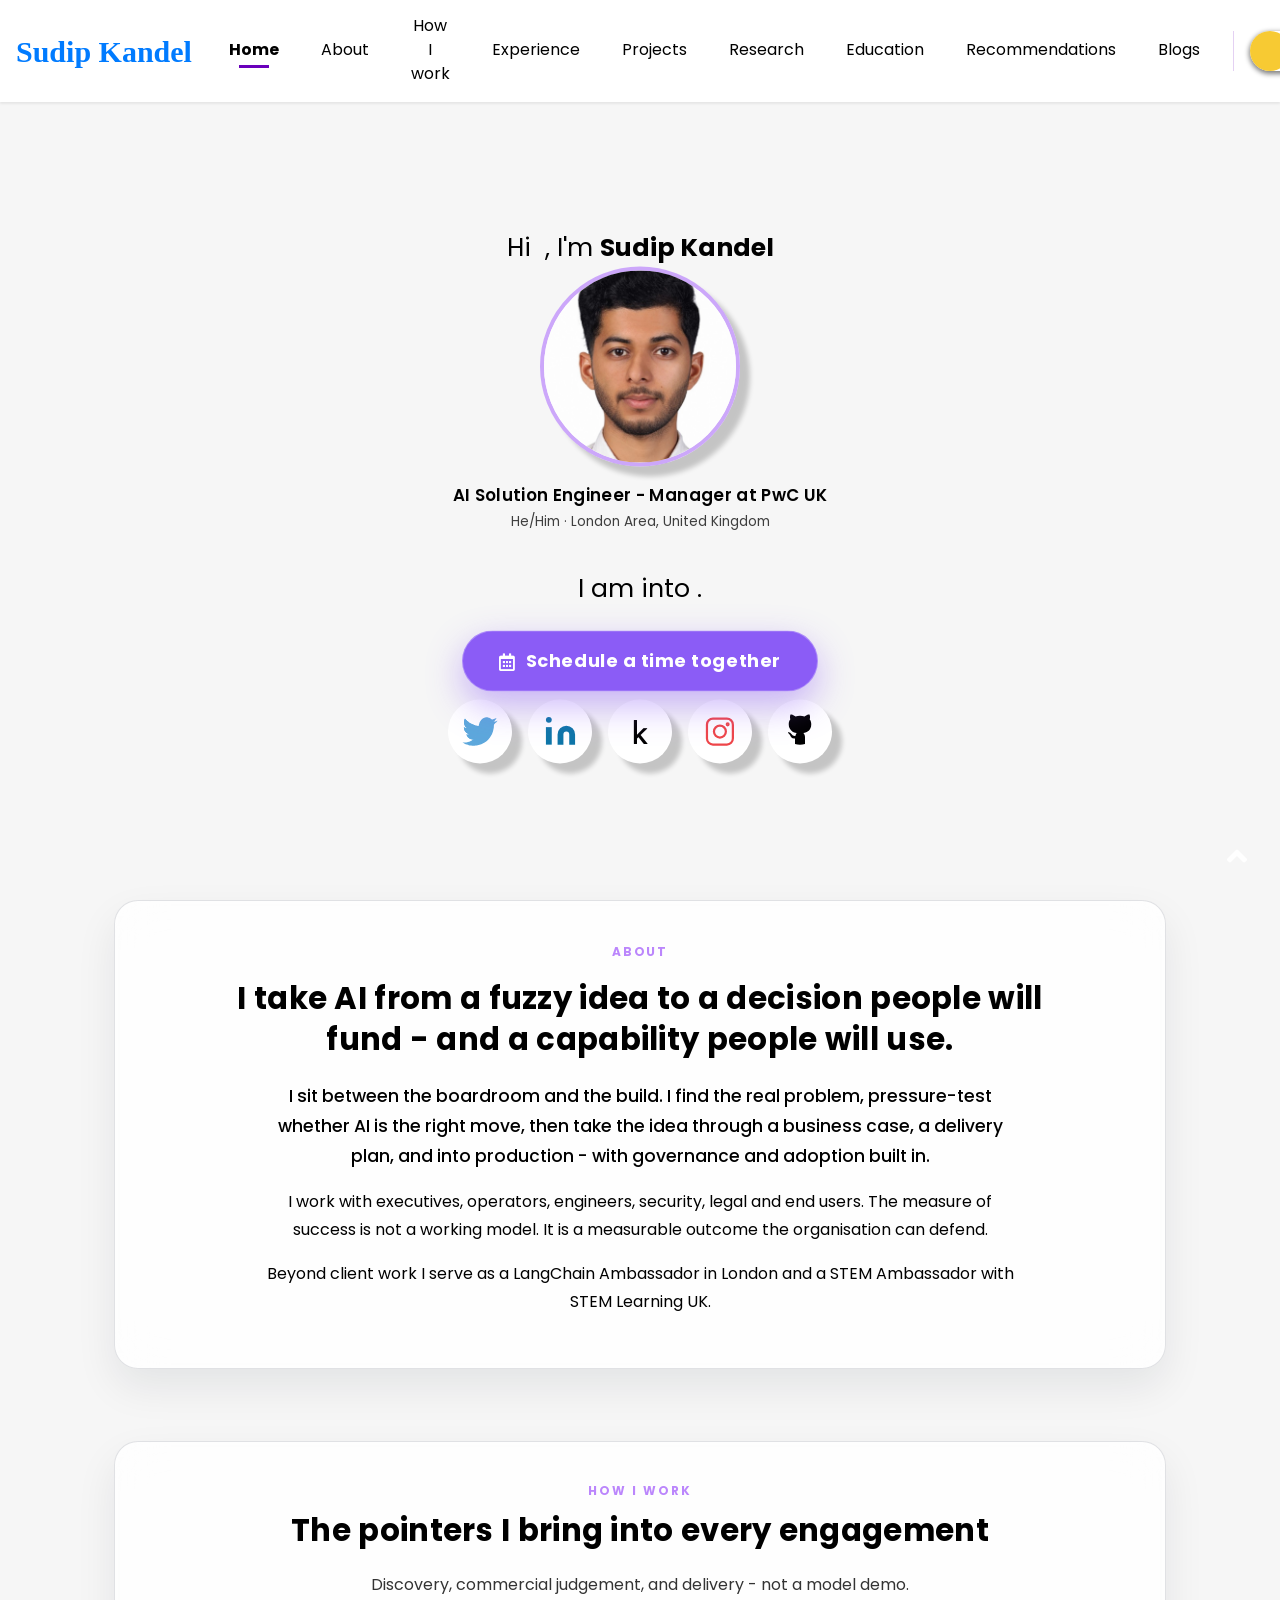
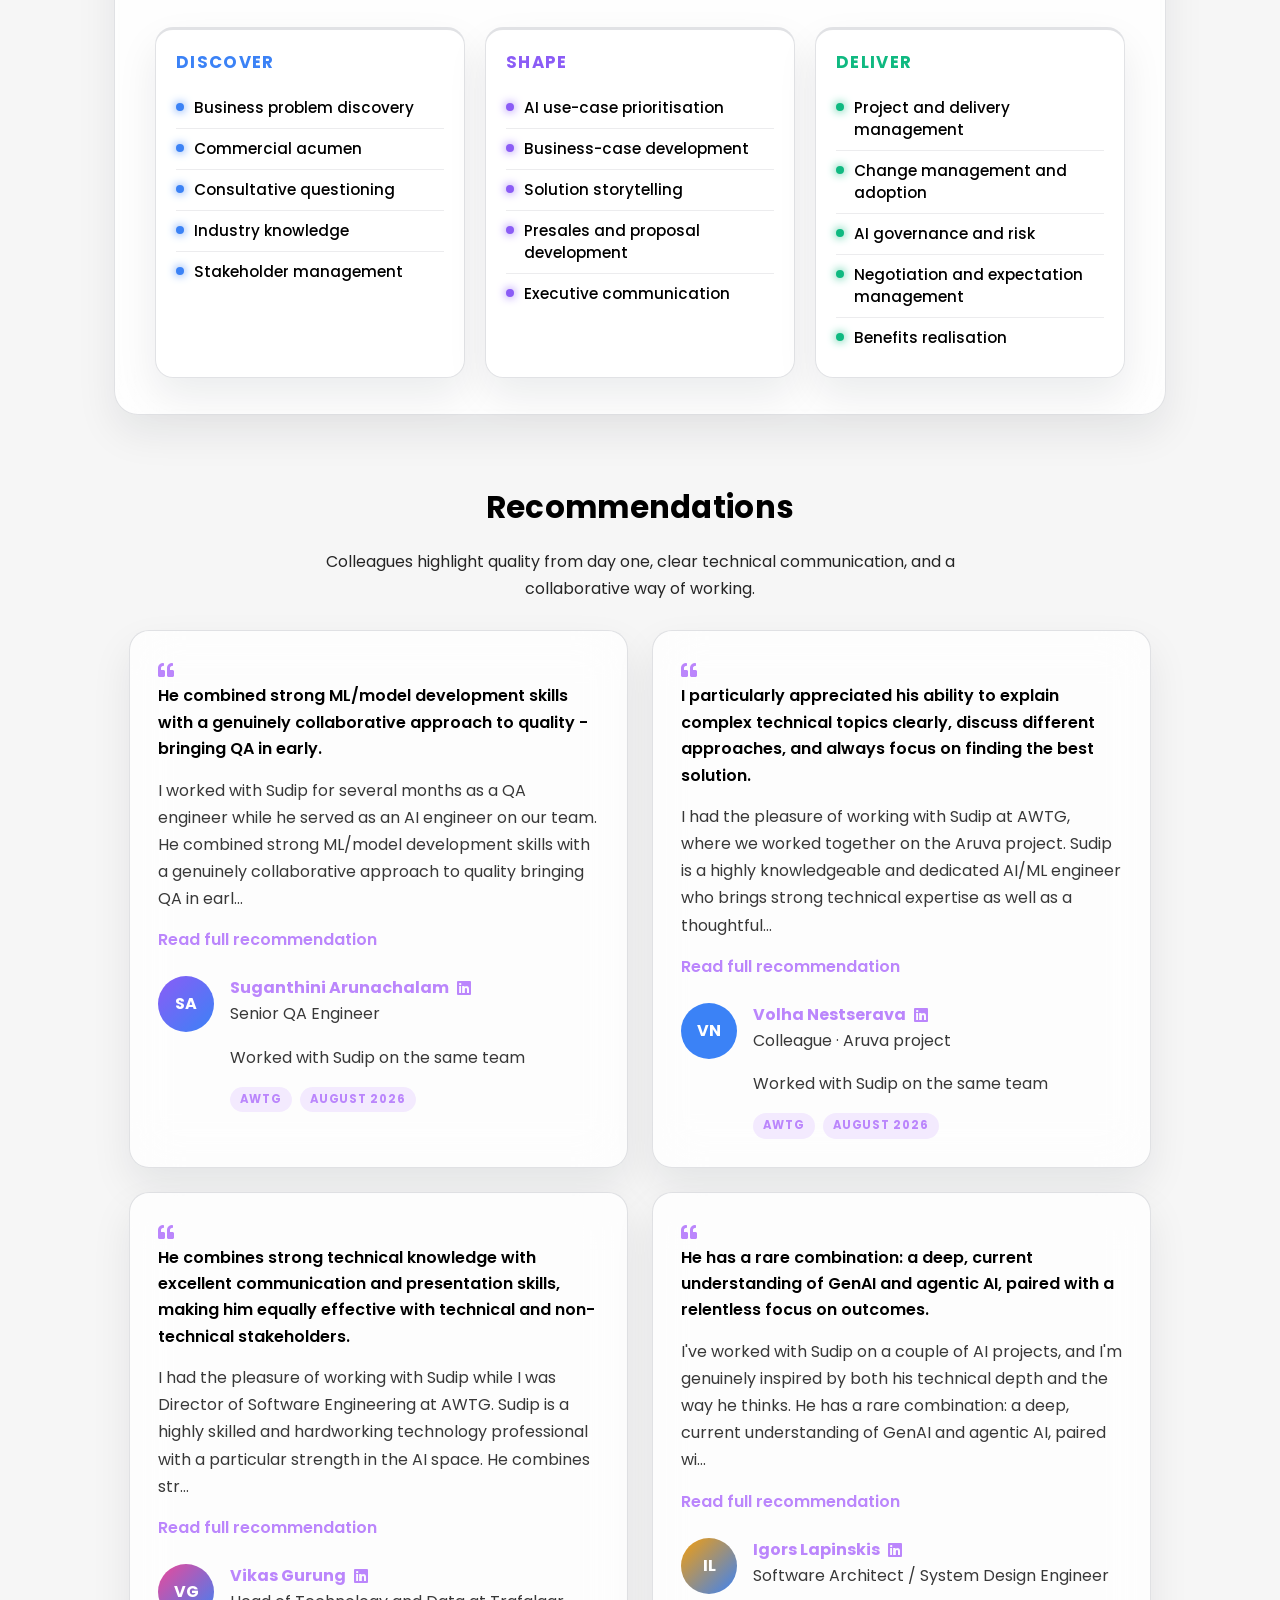
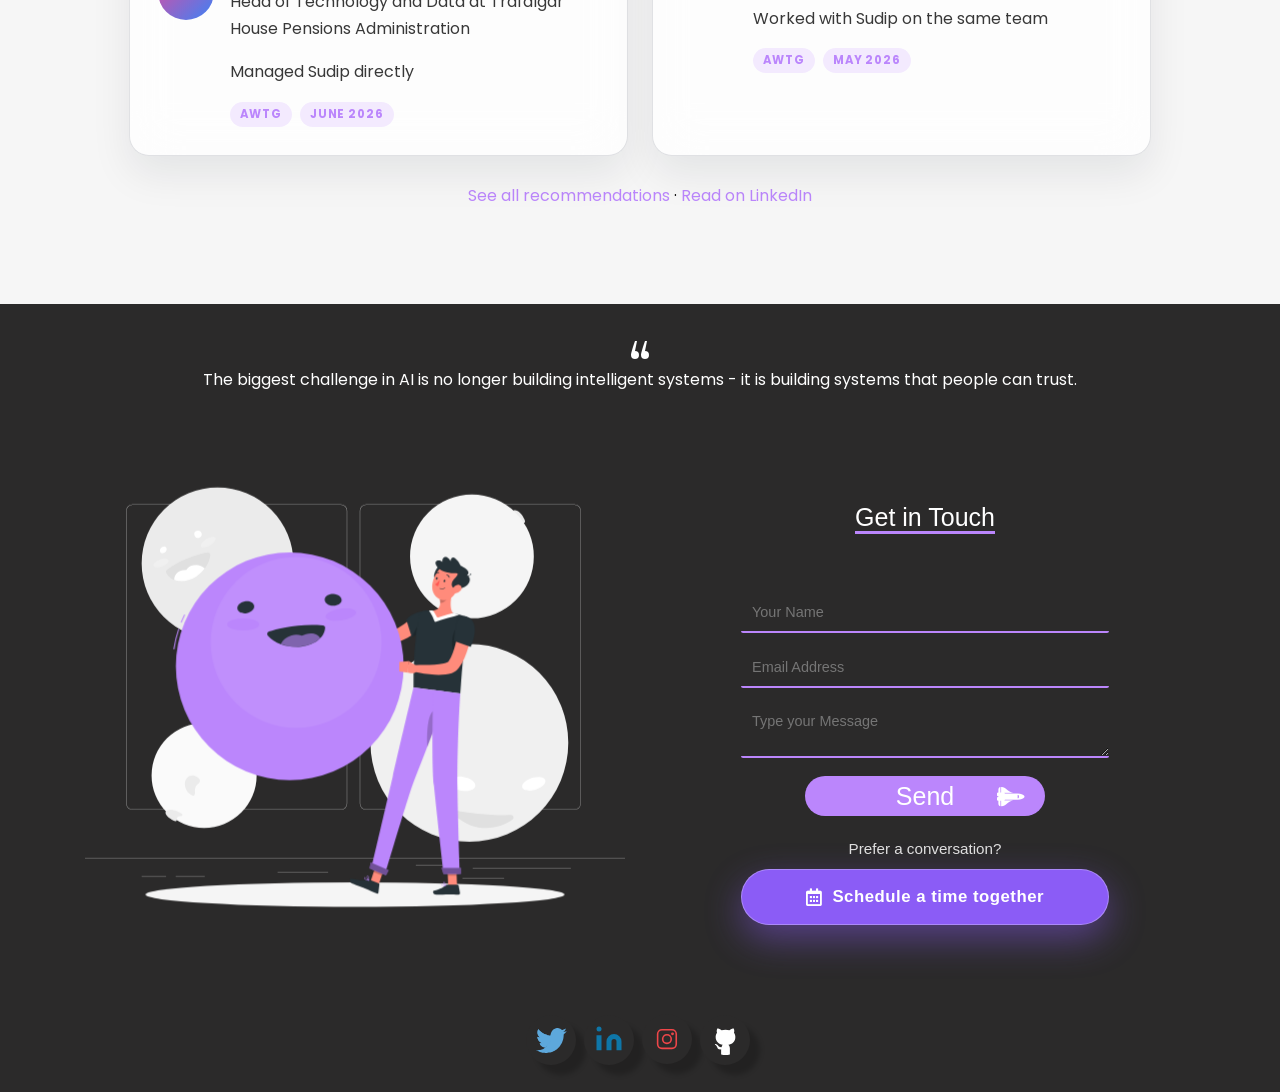
==== commit 7464d46e: "Refresh the portfolio with LinkedIn content, recommendations, and Calendly." ====
--- a/index.html
+++ b/index.html
@@ -1,26 +1,27 @@
 <!DOCTYPE html>
-<html lang="en" light-mode="dark">
+<html lang="en" light-mode="light">
 
 <head>
     <title>Sudip Kandel | Home</title>
     <meta charset="UTF-8">
     <meta name="viewport" content="width=device-width, initial-scale=1.0">
-    <meta name="keywords" content="free portfolio template,portfolio template, portfolio website template, open source, open sourcing, contributing to open source" />
-    <meta name="description" content="This project serves free and beautiful portfolio template for everyone. Anyone can showcase their work including moocs, education, projects, experience,etc. to the world." />
+    <meta name="keywords" content="Sudip Kandel, AI Solution Engineer, PwC UK, LangChain Ambassador, LLM, RAG, agentic AI, London" />
+    <meta name="description" content="AI Solution Engineer - Manager at PwC UK. I take AI from a fuzzy idea to a funded decision and a capability people will use." />
     <!-- Robot.txt -->
     <meta name="robots" content="index,follow" />
     <meta name="Googlebot" content="index,follow" />
     <meta name="AdsBot-Google" content="index,follow" />
-    <meta property="og:site_name" content="https://portfolio.smaranjitghose.codes/">
-    <meta property="og:title" content="Sudip Kandel | Home">
-    <meta property="og:description" content="This project serves free and beautiful portfolio template for everyone. Anyone can showcase their work including moocs, education, projects, experience,etc. to the world.">
+    <meta property="og:site_name" content="Sudip Kandel">
+    <meta property="og:title" content="Sudip Kandel | AI Solution Engineer - Manager, PwC UK">
+    <meta property="og:description" content="I take AI from a fuzzy idea to a funded decision and a capability people will use.">
     <meta property="og:type" content="website">
-    <meta property="og:url" content="https://portfolio.smaranjitghose.codes/">
+    <meta property="og:image" content="assets/images/sudip_profile.jpg">
+    <meta property="og:url" content="https://sudipkandel123.github.io/">
     <meta name="twitter:card" content="summary">
-    <meta name="twitter:site" content="https://portfolio.smaranjitghose.codes/">
+    <meta name="twitter:site" content="https://sudipkandel123.github.io/">
     <meta name="application-name" content="Sudip Kandel | Home" />
     <meta name="apple-mobile-web-app-title" content="Sudip Kandel | Home" />
-    <meta name="summary" content="An open source project aimed at providing free and beautiful templates to everyone for building their portfolio websites and showcase their work to the world." />
+    <meta name="summary" content="AI Solution Engineer - Manager at PwC UK. LangChain Ambassador in London." />
     <!--For Dark/Light mode Toggle-->
     <script src="https://code.iconify.design/1/1.0.4/iconify.min.js"></script>
     <!--Import Google Icon Font-->
@@ -67,19 +68,27 @@
     </div>
     <center>
         <!-- Home Section -->
-        <div class="text col-sm-6" style="margin-top: 140px;">Hi <span class="wave"><img src="assets/images/Hand.gif" width="35px"></span>&nbsp;, I'm <span class="header">Sudip Kandel</span>
+        <div class="text col-sm-6" style="margin-top: 140px;">Hi <span class="wave"><img src="assets/images/Hand.gif" width="35px" alt=""></span>&nbsp;, I'm <span class="header">Sudip Kandel</span>
             <div class="center">
                 <div>
-                    <img src="assets/images/sudip_profile1.jpg" alt="" class="rounded-circle" height="200" width="200">
+                    <img src="assets/images/sudip_profile.jpg" alt="Sudip Kandel" class="rounded-circle profile-photo" height="200" width="200">
                 </div>
+                <p class="headline">AI Solution Engineer - Manager at PwC UK</p>
+                <p class="headline-meta">He/Him · London Area, United Kingdom</p>
                 <br/>
                 <span style="display: inline;">I am into <span class="animated-text"
-                    data-words="Machine Learning, Generative AI, Pytorch, MLOps, LLM, Deep Learning, Fine tuning, Prompt Engineering, Vector Search, AI Agents, FastAPI, LangChain, Kubernetes"></span>
+                    data-words="Agentic AI, Business problem discovery, RAG, Commercial acumen, LLMOps, Use-case prioritisation, LangChain, Business-case development, Responsible AI, Executive communication, Multi-agent systems, Stakeholder management, Solution architecture, Benefits realisation"></span>
                 </span>
+                <div class="schedule-cta-wrap" id="schedule-cta-home">
+                    <a class="schedule-cta schedule-cta-home" href="https://calendly.com/sudipkandel/new-meeting" target="_blank" rel="noopener noreferrer" data-calendly-cta="true" data-testid="schedule-cta-home">
+                        <i class="far fa-calendar-alt" aria-hidden="true"></i>
+                        Schedule a time together
+                    </a>
+                </div>
                 <div>
                     <div class="social-icons">
 
-                        <a class="socialicon twitter" href="" target="_blank" rel="author">
+                        <a class="socialicon twitter" href="https://x.com/sudip_kandel" target="_blank" rel="author">
                             <!-- SVG code for twitter icon -->
                             <svg class="twitter-icon" version="1.1" id="Layer_1" xmlns="http://www.w3.org/2000/svg" xmlns:xlink="http://www.w3.org/1999/xlink" x="0px" y="0px" viewBox="0 0 500 500" enable-background="new 0 0 500 500" xml:space="preserve">
                                 <!-- bird body -->
@@ -135,17 +144,7 @@
                             </svg>
                         </a>
 
-                        <a class="socialicon dribbble" href="" target="_blank" rel="author">
-                            <svg class="dribbble-icon" viewBox="0 0 256 256" version="1.1" xmlns="http://www.w3.org/2000/svg" xmlns:xlink="http://www.w3.org/1999/xlink" preserveAspectRatio="xMidYMid">
-                            <g>
-                                <path
-                                    d="M128,255.7 C57.4,255.7 0,198.4 0,127.9 C0,57.3 57.4,0 128,0 C198.6,0 256,57.3 256,127.8 C256,198.3 198.6,255.7 128,255.7 L128,255.7 L128,255.7 Z M235.9,145.3 C232.2,144.1 202.1,135.2 167.8,140.6 C182.1,179.8 187.9,211.8 189,218.4 C213.6,201.9 231.1,175.7 235.9,145.3 L235.9,145.3 L235.9,145.3 Z M170.7,228.5 C169.1,218.9 162.7,185.5 147.4,145.7 C147.2,145.8 146.9,145.9 146.7,145.9 C85,167.4 62.9,210.1 60.9,214.1 C79.4,228.5 102.7,237.1 128,237.1 C143.1,237.2 157.6,234.1 170.7,228.5 L170.7,228.5 L170.7,228.5 Z M46.8,201 C49.3,196.8 79.3,147.2 135.7,128.9 C137.1,128.4 138.6,128 140,127.6 C137.3,121.4 134.3,115.2 131.1,109.1 C76.5,125.4 23.5,124.7 18.7,124.6 C18.7,125.7 18.6,126.8 18.6,127.9 C18.7,156 29.3,181.6 46.8,201 L46.8,201 L46.8,201 Z M21,105.6 C25.9,105.7 70.9,105.9 122.1,92.3 C104,60.1 84.4,33.1 81.6,29.2 C50.9,43.6 28.1,71.8 21,105.6 L21,105.6 L21,105.6 Z M102.4,21.8 C105.4,25.8 125.3,52.8 143.2,85.7 C182.1,71.1 198.5,49.1 200.5,46.3 C181.2,29.2 155.8,18.8 128,18.8 C119.2,18.8 110.6,19.9 102.4,21.8 L102.4,21.8 L102.4,21.8 Z M212.6,58.9 C210.3,62 192,85.5 151.6,102 C154.1,107.2 156.6,112.5 158.9,117.8 C159.7,119.7 160.5,121.6 161.3,123.4 C197.7,118.8 233.8,126.2 237.4,126.9 C237.1,101.2 227.9,77.5 212.6,58.9 L212.6,58.9 L212.6,58.9 Z"
-                                    fill="#B2215A" y="0"></path>
-                            </g>
-                            </svg>
-                        </a>
-
-                        <a class="socialicon linkedin" href="" target="_blank" rel="author">
+                        <a class="socialicon linkedin" href="https://www.linkedin.com/in/sudipkandel123/" target="_blank" rel="author">
                             <svg class="linkedin-icon" xmlns="http://www.w3.org/2000/svg" width="35" viewBox="0 0 24 24" fill="#0e76a8" stroke-width="1" stroke-linecap="round" stroke-linejoin="round" class="feather feather-linkedin">
                                 <path d="M16 8a6 6 0 0 1 6 6v7h-4v-7a2 2 0 0 0-2-2 2 2 0 0 0-2 2v7h-4v-7a6 6 0 0 1 6-6z"></path>
                                 <rect x="2" y="9" width="4" height="12"></rect>
@@ -153,21 +152,11 @@
                             </svg>
                         </a>
 
-                        <a class="socialicon codeforces" href="" target="_blank" rel="author">
-                            <svg class="codeforces-icon" xmlns="http://www.w3.org/2000/svg" viewBox="5 0 14 19" width="100" height="100">
-                                <g>
-                                    <rect class="red" x="15" width="2" height="6.5" rx="0.7" y="0" fill="#AE0F0A" />
-                                    <rect class="blue" x="12" width="2" height="6.5" rx="0.7" y="0" fill="#4F81C1" />
-                                    <rect class="yellow" x="9" width="2" height="6.5" rx="0.7" y="0" fill="#FFD400" />
-                                </g>
-                            </svg>
-                        </a>
-
-                        <a class="socialicon kaggle" href="" target="_blank" rel="author">
+                        <a class="socialicon kaggle" href="https://www.kaggle.com/sudipkandel123" target="_blank" rel="author">
                             <i class="fab fa-kaggle"></i>
                         </a>
 
-                        <a class="socialicon instagram" href="" target="_blank" rel="author">
+                        <a class="socialicon instagram" href="https://www.instagram.com/name_sudip" target="_blank" rel="author">
                             <!-- svg code for instagram icon -->
                             <svg class="instagram-icon" x="0px" y="0px" viewBox="0 0 202.5 202.5" style="enable-background:new 0 0 202.5 202.5;">
                                 <circle id="littleCircle" class="st0" cx="101" cy="101.5" r="18.9" />
@@ -178,7 +167,7 @@
                             </svg>
                         </a>
 
-                        <a class="socialicon github" href="" target="_blank" rel="author">
+                        <a class="socialicon github" href="https://github.com/sudipkandel123" target="_blank" rel="author">
                             <!-- SVG code for Github icon -->
                             <svg class="github-icon" width="45px" height="45px" viewBox="0 0 300 300">
                                 <!-- body -->
@@ -197,7 +186,37 @@
         </div>
     </center>
 
-    <br><br><br>
+    <section id="about" class="about-section" data-testid="about-section">
+        <div class="about-shell">
+            <p class="about-kicker">About</p>
+            <h2 class="about-heading">I take AI from a fuzzy idea to a decision people will fund - and a capability people will use.</h2>
+            <p class="about-lead">I sit between the boardroom and the build. I find the real problem, pressure-test whether AI is the right move, then take the idea through a business case, a delivery plan, and into production - with governance and adoption built in.</p>
+            <p>I work with executives, operators, engineers, security, legal and end users. The measure of success is not a working model. It is a measurable outcome the organisation can defend.</p>
+            <p>Beyond client work I serve as a LangChain Ambassador in London and a STEM Ambassador with STEM Learning UK.</p>
+        </div>
+    </section>
+
+    <section id="how-i-work" class="capability-section" data-testid="how-i-work">
+        <div class="capability-shell">
+            <p class="about-kicker">How I work</p>
+            <h2 class="about-heading">The pointers I bring into every engagement</h2>
+            <p class="capability-lead">Discovery, commercial judgement, and delivery - not a model demo.</p>
+            <div id="capability-groups" class="capability-groups" aria-label="Consulting and delivery capabilities"></div>
+        </div>
+    </section>
+
+    <section id="recommendations" class="home-recs" data-testid="home-recommendations">
+        <div class="container">
+            <h2 class="about-heading">Recommendations</h2>
+            <p class="home-recs-lead">Colleagues highlight quality from day one, clear technical communication, and a collaborative way of working.</p>
+            <div id="home-recommendation-grid" class="home-recs-grid" aria-label="Featured recommendations"></div>
+            <p class="about-cta home-recs-cta">
+                <a href="reference.html">See all recommendations</a>
+                ·
+                <a href="https://www.linkedin.com/in/sudipkandel123/details/recommendations/" target="_blank" rel="noopener noreferrer">Read on LinkedIn</a>
+            </p>
+        </div>
+    </section>
     <!-- Dynamic footer section -->
     <script src="https://code.jquery.com/jquery-3.5.1.min.js" integrity="sha256-9/aliU8dGd2tb6OSsuzixeV4y/faTqgFtohetphbbj0=" crossorigin="anonymous"></script>
 
@@ -206,7 +225,12 @@
     <!-- Fetching our Google Tag Manager -->
 
     <!--JavaScript at end of body for optimized loading-->
+    <script src="assets/js/theme.js"></script>
     <script src="assets/js/app.js"></script>
+    <script src="assets/js/calendly.js"></script>
+    <script src="assets/js/capabilities.js"></script>
+    <script src="assets/js/recommendations-data.js"></script>
+    <script src="assets/js/references.js"></script>
     <script src="https://cdnjs.cloudflare.com/ajax/libs/popper.js/1.12.9/umd/popper.min.js" integrity="sha384-ApNbgh9B+Y1QKtv3Rn7W3mgPxhU9K/ScQsAP7hUibX39j7fakFPskvXusvfa0b4Q" crossorigin="anonymous"></script>
     <script src="https://maxcdn.bootstrapcdn.com/bootstrap/4.0.0/js/bootstrap.min.js" integrity="sha384-JZR6Spejh4U02d8jOt6vLEHfe/JQGiRRSQQxSfFWpi1MquVdAyjUar5+76PVCmYl" crossorigin="anonymous"></script>
     <script src='https://cdnjs.cloudflare.com/ajax/libs/particles.js/2.0.0/particles.min.js'></script>
--- a/assets/css/home.css
+++ b/assets/css/home.css
@@ -0,0 +1,918 @@
+/*Declaration of CSS variables for light/dark theme*/
+
+html[data-theme="light"] {
+  --col-icon: black;
+  --col-bd-radius:rgb(2, 2, 2);
+  --col-box-shadow:#000000 2px 2px 4px, 
+  #4D4D4D -2px -2px 4px;
+ --col-box-shadow-hover:inset #8a7373 2px 2px 4px, 
+ inset #4D4D4D -2px -2px 4px;
+  --col-bd-icon:transparent;
+  --bg-icon: #fff;
+   --bg1-color: #fff;
+  --col-icon-dribbble: #ea4c89;
+  --col-icon-linkedin: #0e76a8;
+  --col-icon-kaggle: #41aff3;  
+  --col-icon-instagram: rgb(201, 94, 174);
+  --col-icon-mail:rgb(209, 82, 82);
+  --col-icon-google-scholar:#3cba54;
+  --col-icon-codeforces:rgb(19, 145, 184);
+  --col-icon-leetcode:rgb(255, 181, 62);
+  --shadow-col: rgba(0, 0, 0, 0.3);
+
+}
+
+html[data-theme="dark"] {
+  --col-icon:white;
+  --col-bd-radius:black;
+  --col-bd-icon:transparent;
+  --col-box-shadow: 5px 5px 10px rgba(22, 21, 21, 0.7) , -5px -5px 10px rgba(255,255,255,0.1);
+  --col-box-shadow-hover:inset rgba(255, 255, 255, 1) 2px 2px 4px, 
+ inset rgba(255, 255, 255, 0.5) -2px -2px 4px;
+  --col-icon-dribbble: #ea4c89;
+  --col-icon-linkedin: #0e76a8;
+  --col-icon-kaggle: #41aff3;
+  --col-icon-instagram: rgb(201, 94, 174);
+  --col-icon-mail:rgb(209, 82, 82);
+  --col-icon-google-scholar:#3cba54;
+  --col-icon-codeforces:rgb(19, 145, 184);
+  --col-icon-leetcode:rgb(255, 181, 62);
+  --col-white: #fff;
+}
+/* Particle effect*/
+body{
+  font-family: "Poppins";
+}
+#home,
+#particles-js {
+  position: relative;
+  height: 100vh;
+  width: 100%;
+}
+
+.profile-photo {
+  object-fit: cover;
+  border: 4px solid rgba(187, 134, 252, 0.7);
+  box-shadow: 0 8px 32px rgba(0, 0, 0, 0.35);
+}
+
+.headline {
+  margin: 16px 0 4px;
+  font-size: 1.05rem;
+  font-weight: 600;
+  letter-spacing: 0.02em;
+}
+
+.headline-meta {
+  margin: 0;
+  font-size: 0.85rem;
+  opacity: 0.75;
+}
+
+.about-section,
+.capability-section {
+  position: relative;
+  z-index: 2;
+  max-width: 1100px;
+  margin: 0 auto 72px;
+  padding: 0 24px;
+  text-align: left;
+  color: var(--text, inherit);
+  scroll-margin-top: 96px;
+}
+
+.about-shell,
+.capability-shell {
+  background: rgba(255, 255, 255, 0.05);
+  backdrop-filter: blur(24px);
+  -webkit-backdrop-filter: blur(24px);
+  border: 1px solid rgba(255, 255, 255, 0.1);
+  border-radius: 24px;
+  box-shadow: 0 18px 48px rgba(0, 0, 0, 0.35);
+  padding: 40px 40px 36px;
+}
+
+html[light-mode="light"] .about-shell,
+html[light-mode="light"] .capability-shell,
+html[light-mode="light"] .capability-card {
+  background: rgba(255, 255, 255, 0.82);
+  border-color: rgba(15, 23, 42, 0.12);
+  box-shadow: 0 18px 40px rgba(15, 23, 42, 0.08);
+}
+
+.about-kicker {
+  margin: 0 0 10px;
+  font-size: 0.75rem;
+  font-weight: 700;
+  letter-spacing: 0.16em;
+  text-transform: uppercase;
+  color: #bb86fc;
+  text-align: center;
+}
+
+.about-heading {
+  text-align: center;
+  margin: 0 auto 20px;
+  max-width: 820px;
+  font-size: clamp(1.45rem, 2.4vw, 2rem);
+  line-height: 1.35;
+  font-weight: 700;
+  letter-spacing: 0.01em;
+}
+
+.about-lead {
+  font-size: 1.08rem;
+  font-weight: 500;
+}
+
+.about-section p,
+.capability-lead {
+  line-height: 1.75;
+  margin-bottom: 16px;
+  text-align: center;
+  max-width: 760px;
+  margin-left: auto;
+  margin-right: auto;
+}
+
+.capability-lead {
+  opacity: 0.8;
+  margin-bottom: 28px;
+}
+
+.capability-groups {
+  display: grid;
+  grid-template-columns: repeat(3, minmax(0, 1fr));
+  gap: 20px;
+}
+
+.capability-card {
+  background: rgba(255, 255, 255, 0.04);
+  border: 1px solid rgba(255, 255, 255, 0.1);
+  border-top: 3px solid var(--capability-accent, #bb86fc);
+  border-radius: 18px;
+  padding: 22px 20px 18px;
+  min-height: 100%;
+  transition: transform 0.3s ease, box-shadow 0.3s ease;
+}
+
+.capability-card:hover {
+  transform: translateY(-4px);
+  box-shadow: 0 16px 36px rgba(139, 92, 246, 0.16);
+}
+
+.capability-card h3 {
+  margin: 0 0 16px;
+  font-size: 1.05rem;
+  font-weight: 700;
+  letter-spacing: 0.08em;
+  text-transform: uppercase;
+  color: var(--capability-accent, #bb86fc);
+}
+
+.capability-list {
+  list-style: none;
+  margin: 0;
+  padding: 0;
+}
+
+.capability-pointer {
+  display: flex;
+  align-items: flex-start;
+  gap: 10px;
+  padding: 9px 0;
+  border-bottom: 1px solid rgba(255, 255, 255, 0.06);
+  font-size: 0.95rem;
+  line-height: 1.45;
+  font-weight: 500;
+}
+
+.capability-pointer:last-child {
+  border-bottom: 0;
+}
+
+.capability-dot {
+  flex: 0 0 8px;
+  width: 8px;
+  height: 8px;
+  margin-top: 6px;
+  border-radius: 50%;
+  background: var(--capability-accent, #bb86fc);
+  box-shadow: 0 0 10px var(--capability-accent, #bb86fc);
+}
+
+html[light-mode="light"] .capability-pointer {
+  border-bottom-color: rgba(15, 23, 42, 0.08);
+}
+
+@media (max-width: 991px) {
+  .capability-groups {
+    grid-template-columns: 1fr;
+  }
+
+  .about-shell,
+  .capability-shell {
+    padding: 28px 20px 24px;
+  }
+}
+
+.about-cta a {
+  color: #bb86fc;
+}
+
+.schedule-cta-wrap {
+  margin-top: 24px;
+  text-align: center;
+  position: relative;
+  z-index: 5;
+}
+
+.home-recs {
+  position: relative;
+  z-index: 2;
+  max-width: 1100px;
+  margin: 0 auto 96px;
+  padding: 0 24px;
+  text-align: left;
+}
+
+.home-recs-lead {
+  text-align: center;
+  max-width: 720px;
+  margin: 0 auto 28px;
+  line-height: 1.7;
+  opacity: 0.85;
+}
+
+.home-recs-grid {
+  display: grid;
+  grid-template-columns: repeat(2, minmax(0, 1fr));
+  gap: 24px;
+}
+
+.home-recs .rec-card {
+  transition: transform 0.3s ease, box-shadow 0.3s ease;
+}
+
+.home-recs .rec-card:hover {
+  transform: translateY(-4px);
+  box-shadow: 0 22px 50px rgba(139, 92, 246, 0.18);
+}
+
+.home-recs .rec-card,
+.home-recs .rec-empty {
+  background: rgba(255, 255, 255, 0.05);
+  backdrop-filter: blur(24px);
+  -webkit-backdrop-filter: blur(24px);
+  border: 1px solid rgba(255, 255, 255, 0.1);
+  border-radius: 20px;
+  box-shadow: 0 18px 48px rgba(0, 0, 0, 0.35);
+  padding: 28px;
+  color: inherit;
+}
+
+html[light-mode="light"] .home-recs .rec-card {
+  background: rgba(255, 255, 255, 0.8);
+  border-color: rgba(15, 23, 42, 0.12);
+  box-shadow: 0 18px 40px rgba(15, 23, 42, 0.08);
+}
+
+.home-recs .rec-card-quote-mark,
+.home-recs .rec-name,
+.home-recs .rec-more,
+.home-recs .rec-tag {
+  color: #bb86fc;
+}
+
+.home-recs .rec-featured {
+  margin: 0 0 14px;
+  font-weight: 600;
+  line-height: 1.65;
+}
+
+.home-recs .rec-message,
+.home-recs .rec-role,
+.home-recs .rec-relationship {
+  color: inherit;
+  opacity: 0.78;
+  line-height: 1.7;
+}
+
+.home-recs .rec-meta {
+  display: flex;
+  gap: 16px;
+  margin-top: 8px;
+}
+
+.home-recs .rec-avatar {
+  flex: 0 0 56px;
+  width: 56px;
+  height: 56px;
+  border-radius: 50%;
+  display: inline-flex;
+  align-items: center;
+  justify-content: center;
+  font-weight: 700;
+  color: #fff;
+  background: linear-gradient(135deg, var(--rec-accent, #8b5cf6), #3b82f6);
+}
+
+.home-recs .rec-name {
+  display: inline-flex;
+  align-items: center;
+  gap: 8px;
+  font-weight: 700;
+}
+
+.home-recs .rec-more {
+  display: inline-block;
+  margin-bottom: 16px;
+  font-weight: 600;
+}
+
+.home-recs .rec-name:hover,
+.home-recs .rec-more:hover {
+  color: #8b5cf6;
+  text-decoration: none;
+}
+
+.home-recs .rec-tags {
+  display: flex;
+  flex-wrap: wrap;
+  gap: 8px;
+  margin-top: 10px;
+}
+
+.home-recs .rec-tag {
+  padding: 4px 10px;
+  border-radius: 999px;
+  background: rgba(187, 134, 252, 0.16);
+  font-size: 0.72rem;
+  font-weight: 700;
+  letter-spacing: 0.08em;
+  text-transform: uppercase;
+}
+
+.home-recs-cta {
+  text-align: center;
+  margin-top: 28px;
+}
+
+@media (max-width: 767px) {
+  .home-recs-grid {
+    grid-template-columns: 1fr;
+  }
+}
+
+
+.section {
+  background-color: rgb(63, 25, 170);
+  justify-content: center;
+  align-items: center;
+}
+
+.text .header {
+  font-weight: bold;
+}
+
+.text {
+  font-size: 25px;
+  top: 40%;
+  left: 50%;
+  transform: translate(-50%, -50%);
+  position: absolute;
+  z-index: 3;
+}
+
+.animated-text span {
+  display: none;
+  line-height: 1;
+}
+
+.animated-text span.active {
+  display: inline;
+}
+
+.animated-text:after {
+  content: ".";
+  display: inline;
+  width: 6px;
+  text-indent: 0;
+  background: var(--col-icon);
+  animation: blink 0.3s infinite alternate;
+}
+.datawords{
+  white-space: nowrap;
+    overflow: hidden;
+    text-overflow: ellipsis;
+    white-space: nowrap;
+}
+
+@keyframes blink {
+  from {
+    opacity: 0;
+  }
+
+  to {
+    opacity: 1;
+  }
+}
+
+/*Social icons*/
+
+:root {
+  --link-size: 64px;
+  --trans-props: all 0.2s ease;
+  --link-size-footer-b: 40px;
+  --link-size-footer-s: 30px;
+}
+
+a.socialicon {
+  box-shadow: 10px 10px 5px rgba(0, 0, 0, 0.2);
+}
+
+.social-icons {
+  display: flex;
+  font-size: 20px;
+  align-items: center;
+  justify-content: center;
+  flex-flow: row wrap;
+}
+.socialicon{
+  display: flex;
+  position: relative;
+  overflow: hidden;
+  width: var(--link-size);
+  height: var(--link-size);
+  background-color: #fff;
+  margin: 8px;
+  border-radius: 50%;
+  box-shadow: 2px 5px 5px var(--shadow-col);
+  text-decoration: none;
+  transition: var(--trans-props);
+}
+.socialicon i {
+  margin: auto;
+  font-size: 24px;
+  z-index: 1;
+  transition: var(--trans-props);
+}
+
+/* Social icon in dark mode */
+html[light-mode="dark"] .socialicon{
+  background-color: #141516;
+}
+
+.kaggle i {
+  margin: auto;
+  font-size: 24px;
+  z-index: 1;
+  transition: var(--trans-props);
+}
+
+.socialicon.kaggle{
+  color:var(--col-icon-kaggle);
+}
+
+.socialicon:after {
+  content: "";
+  width: var(--link-size);
+  height: var(--link-size);
+  position: absolute;
+  transform: translate(0, var(--link-size));
+  border-radius: 50%;
+  transition: var(--trans-props);
+  
+}
+
+.socialicon.kaggle:after {
+  background-color: #41aff3;
+  box-shadow: var(--kaggle);
+}
+
+
+ /*
+---------------------------
+   LINKEDIN MICROANIMATION
+---------------------------
+*/
+
+ .linkedin-icon{
+  margin-left: 15px;
+}
+.linkedin:hover .linkedin-icon>rect{
+  animation: rect-up 0.3s linear infinite;
+}
+
+
+@keyframes rect-up {
+  50% {
+      y:10px;
+      height:11px;
+   }
+  0%{
+      y:13px;
+      height:8px;  
+      }
+  
+}
+
+.linkedin:hover .linkedin-icon> circle{
+  animation: bounce 0.4s linear infinite;
+}
+
+@keyframes bounce {
+  75% {
+      cy: 8px;
+   }
+   50%{
+      cy: 4px
+   }
+  0%{
+      cy:4px
+      }
+  
+}
+
+/*
+---------------------------
+   INSTAGRAM MICROANIMATION
+---------------------------
+*/
+
+.instagram-icon {
+  width: 90px !important;
+ 
+}
+.st0 {
+  fill:none;
+  stroke:#EF4649;
+  stroke-width:7;
+  stroke-linecap:round;
+  stroke-miterlimit:10;
+}
+
+.instagram:hover #littleCircle {
+  stroke-dasharray:150;
+}
+
+.instagram #shutter{
+  display:none;
+}
+.instagram:hover #shutter{
+  display: block;
+  animation: shutter 1s linear infinite;
+}
+.instagram:hover #lens{
+  fill:#EF4649;
+  animation: lens 1.5s linear infinite;
+
+}
+
+@keyframes shutter {
+  0%, 50% {
+          stroke-dashoffset: 150;
+          
+      }
+  75% {
+          fill:#EF4649;
+          stroke-dashoffset: 0;
+          stroke-width:11;
+      }
+}
+
+@keyframes lens {
+  0%, 75% {
+          opacity: 0;
+      }
+  100% {
+          opacity: 1;
+      }
+}
+
+
+/*
+---------------------------
+   TWITTER MICROANIMATION
+---------------------------
+*/
+.twitter-icon{
+  width: 40px;
+  margin-left: 12px;
+}
+
+.twitter:hover #wing1{
+      transform-origin:center;
+      animation: flap 0.4s ease-out infinite alternate;
+   }	
+   
+.twitter:hover #wing2{
+    transform-origin:center;
+    animation: flap 0.4s ease-in infinite alternate;
+ }		
+
+@keyframes flap{
+     50%{
+      transform:scaleX(-1) rotate(-45deg) translate(-40px,-40px);
+     }
+   }
+
+/*
+--------------------------
+   GITHUB MICROANIMATION
+--------------------------
+*/
+html[light-mode="dark"] .github-icon{
+  fill: #ffff;
+}
+
+.github-icon {
+  width: 40px;
+  margin-left: 12px;
+  margin-top: 5px;
+  fill: #000000;
+}
+
+.github:hover #arm {
+  transform-origin: bottom right;
+  animation: moveArm 1s infinite alternate;
+}
+
+@keyframes moveArm {
+  0% { transform: rotate(10deg); }
+  100% { transform: rotate(-10deg); }
+ }
+
+ /*
+  --------------------------
+     DRIBBBLE MICROANIMATION
+  --------------------------
+  */
+  
+  .dribbble-icon{
+    width: 30px;
+    height: 30px;
+    margin-left:16px;
+    margin-top: 20px;
+  }
+  
+  .dribbble:hover .dribbble-icon{ 
+      animation: dribbble-bounce .4s ease infinite;
+      transform: rotate(360deg);
+      transition: all 9s ease-in-out 0s;
+  }
+  
+  @keyframes dribbble-bounce {
+    from, to {
+      margin-top: 20px;
+    }
+    50% { 
+      margin-top: 15px; 
+    }
+    
+    75%{
+      margin-top: 15px;
+    }
+  }
+  
+  /*
+  --------------------------
+     CODEFORCES MICROANIMATION
+  --------------------------
+  */
+  
+  .codeforces-icon{
+    margin-right: 6px;
+    margin-top: 6px;
+  }
+  
+  .codeforces-icon .red {
+    height:4px;
+    y:2.5px;
+    
+  }
+  .codeforces:hover .red{
+    animation: red-animation 2.5s infinite alternate;
+  }
+  
+  
+  .codeforces-icon .yellow{
+    height:5px;
+    y:1.5px;
+    
+  }
+  
+  .codeforces:hover .yellow{
+    animation: yellow-animation 2s infinite alternate-reverse;
+  }
+  
+  .codeforces:hover .blue{
+    animation: blue-animation 2s  infinite alternate;
+  }
+  
+  @keyframes red-animation{
+    0%{
+       y:0px
+    }
+    0%{
+        height:6px;
+        y:0.5px;
+    }
+  }
+  
+  @keyframes yellow-animation{
+    0%{
+        y:0px;
+    }
+    0%{
+        height:6px;
+        y:0.5px;
+    }
+  }
+  
+  @keyframes blue-animation{
+    0%{
+        y:0px;
+    }
+    0%{
+        height:3px;
+        y:3.5;
+    }
+  }
+  
+  
+
+/*
+----------------------------
+   SOCIAL MEDIA ANIMATIONS
+----------------------------
+*/
+
+.socialicon:hover {
+  transform: translateY(-4px);
+  box-shadow: 0px 4px 12px rgba(0, 0, 0, 0.16);
+}
+.socialicon:hover:after {
+  transform: translate(0) scale(1.2);
+}
+.socialicon:hover i {
+  color: #fff;
+}
+.social-icons a:hover {
+  color: transparent;
+}
+
+
+@media only screen and (max-width: 450px) {
+  .text {
+    margin-top: 5rem;
+  }
+}
+
+@media only screen and (max-width:2381px){
+  .text{
+    margin-top:2rem;
+  }
+}
+
+@media only screen and (max-width:1340px){
+  .text{
+    margin-top:4rem;
+  }
+}
+
+@media only screen and (max-width:780px){
+  .text{
+    margin-top:3rem;
+  }
+}
+
+@media only screen and (max-width:700px){
+  .text{
+    margin-top:6rem;
+  }
+}
+@media only screen and (max-width:350px){
+  .text{
+    margin-top:6rem;
+  }
+}
+
+@media only screen and (max-width:270px){
+  .text{
+    margin-top:12rem;
+  }
+}
+/* responsiveness */
+@media (min-width:410px) and (max-width:411px){
+  .text{
+    margin-top: 1rem;
+  }
+}
+@media only screen and (min-height:731px){
+  .text{
+    margin-top: 2rem;
+  }
+}
+@media (min-height:822px) and (max-height:823px){
+  .text{
+    margin-top: 10rem;
+  }
+}
+@media only screen and (min-height:768px){
+  .text{
+    margin-top: 0rem;
+  }
+}
+@media (max-width:280px)and (max-height:655px){
+  .text{
+    margin-top: 6rem;
+  }
+ 
+
+}
+
+@media (min-width:1020px)and (max-width:1024px){
+  .text{
+    margin-top: 4rem;
+    font-size: xx-large;
+  }
+}
+
+@media (max-width:320px)and (max-height:440px){
+  .text{
+    margin-top: 4rem;
+  }
+  
+  img{
+    height:100px;
+    width:150px;
+    margin-bottom: 0px;
+    margin-top: 0px;
+  }
+  .text{
+    font-size:20px;
+  }
+  .socialicon{
+    width:56px;
+    height:56px;
+  }
+  
+}
+
+@media (max-width:380px)and (max-height:440px){
+  .text{
+    margin-top: 4rem;
+  }
+  img{
+    height:100px;
+    width:150px;
+    margin-bottom: 0px;
+    margin-top: 0px;
+  }
+  .text{
+    font-size:20px;
+  }
+  .socialicon{
+    width:56px;
+    height:56px;
+  }
+  .tag{
+    width:78px;
+  }
+
+}
+@media (max-width:430px)and (max-height:440px){
+  .text{
+    font-size:20px;
+    margin-top: 4rem;
+  }
+  img{
+    height:100px;
+    width:150px;
+    margin-bottom: 0px;
+    margin-top: 0px;
+  }
+  .socialicon{
+    width:56px;
+    height:56px;
+  }
+
+}
+@media (min-width:520px)and (max-width:521px){
+  .text{
+    margin-top: 2rem;
+  }
+}
+
+@media (min-height:810px)and (max-height:812px){
+  .text{
+    margin-top: 1rem;
+  }
+}
+
+@media (min-height:822px)and (max-height:823px){
+  .text{
+    margin-top: 1rem;
+  }
+}
--- a/assets/css/style.css
+++ b/assets/css/style.css
@@ -0,0 +1,1193 @@
+@font-face {
+  font-family: "Agustina";
+  src: url(../fonts/Agustina.woff);
+}
+
+
+/*CSS variable declaration for light/dark mode*/
+
+html[data-theme="light"] {
+  --bg-mybtn: red;
+  --bg-nav: black;
+  --bg-nav-img: black;
+  --bg-footer: #DDE1EC;
+  --bg: #ffffff;
+  --text: #191919;
+  --text-color: #6c757d;
+  --col-icon: black;
+  --col-bd-radius: rgb(2, 2, 2);
+  --col-box-shadow: #000000 2px 2px 4px, #4D4D4D -2px -2px 4px;
+  --col-box-shadow-hover: inset #8a7373 2px 2px 4px, inset #4D4D4D -2px -2px 4px;
+  --col-bd-icon: transparent;
+  --bg-icon: #fff;
+  --col-icon-twitter: #1da1f2;
+  --col-icon-dribbble: #ea4c89;
+  --col-icon-linkedin: #0e76a8;
+  --col-icon-kaggle: #41aff3;
+  --col-icon-github: #24292e;
+  --col-icon-instagram: rgb(201, 94, 174);
+  --col-icon-mail: rgb(209, 82, 82);
+  --col-icon-google-scholar: #3cba54;
+  --col-icon-codeforces: rgb(19, 145, 184);
+  --col-icon-leetcode: rgb(255, 181, 62);
+  --shadow-col: rgba(0, 0, 0, 0.3);
+}
+
+html[data-theme="dark"] {
+  --bg-mybtn: rgb(230, 109, 129);
+  --bg-nav: #6617cb;
+  --bg-nav-img: linear-gradient(315deg, #6617cb 0%, #882463 74%);
+  --bg-footer: linear-gradient(315deg, #6617cb 0%, #882463 74%);
+  --bg: #191919;
+  --text: #ffffff;
+  --text-color: #fff;
+  --bg-txt-img: linear-gradient(315deg, #d5adc8 0%, #ff8489 74%);
+  --txt-fill: transparent;
+  --col-icon: white;
+  --col-bd-radius: black;
+  --col-bd-icon: transparent;
+  --col-box-shadow: 5px 5px 10px rgba(22, 21, 21, 0.7), -5px -5px 10px rgba(255, 255, 255, 0.1);
+  --col-box-shadow-hover: inset rgba(255, 255, 255, 1) 2px 2px 4px, inset rgba(255, 255, 255, 0.5) -2px -2px 4px;
+  --col-icon-twitter: #1da1f2;
+  --col-icon-dribbble: #ea4c89;
+  --col-icon-linkedin: #0e76a8;
+  --col-icon-kaggle: #41aff3;
+  --col-icon-github: #24292e;
+  --col-icon-instagram: rgb(201, 94, 174);
+  --col-icon-mail: rgb(209, 82, 82);
+  --col-icon-google-scholar: #3cba54;
+  --col-icon-codeforces: rgb(19, 145, 184);
+  --col-icon-leetcode: rgb(255, 181, 62);
+  --col-white: #fff;
+}
+
+
+/*
+---------------------------
+      SCROLLBAR
+---------------------------
+*/
+
+::-webkit-scrollbar {
+  width: 16px;
+}
+
+::-webkit-scrollbar-track {
+  -webkit-box-shadow: inset 0 0 6px #bb86fc;
+  border-radius: 2px;
+  background: #f1f1f1;
+}
+
+::-webkit-scrollbar-thumb {
+  border-radius: 2px;
+  max-height: 10px;
+  -webkit-box-shadow: inset 0 0 6px #bb86fc;
+  background: #bb86fc;
+  transition: 0.3s;
+}
+
+::-webkit-scrollbar-thumb:hover {
+  background: #ca9eff;
+  
+}
+
+/* Custom Scrollbar for Mozilla Firefox*/
+html{
+  overflow-y: visible;
+  scrollbar-color: #ca9eff #f1f1f1;
+  scrollbar-width: auto;
+}
+
+body {
+  height: 100vh;
+  margin: 0;
+  overflow-x: hidden;
+  color: var(--text);
+  font-family: "Poppins", sans-serif;
+  background-color: var(--bg);
+}
+.text-center heading1 exp-head {
+  color: white;
+}
+
+
+/* Scroll to Top button */
+
+#btnScrollToTop {
+  width: 50px;
+  height: 50px;
+  background-color: #bb86fc;
+  color: #fff;
+  margin: 8px;
+  border: none;
+  border-radius: 50%;
+  box-shadow: 2px 5px 5px rgba(0, 0, 0, 0.3);
+  text-decoration: none;
+  position: fixed;
+  outline: none;
+  bottom: 10px;
+  right: 10px;
+  animation: up 1.5s infinite;
+  -webkit-animation: up 1.5s infinite;
+}
+
+
+/*
+---------------------------------------
+ SCROLL TO TOP BUTTON MICROANIMATION
+---------------------------------------
+*/
+
+@keyframes up {
+  0% {
+      transform: translate(0);
+  }
+  20% {
+      transform: translateY(-15px);
+  }
+  40% {
+      transform: translate(0);
+  }
+}
+
+@-webkit-keyframes up {
+  0% {
+      transform: translate(0);
+  }
+  20% {
+      transform: translateY(-15px);
+  }
+  40% {
+      transform: translate(0);
+  }
+}
+
+
+/* smooth scrolling to top */
+
+html {
+  scroll-behavior: smooth;
+}
+
+
+/*
+------------------------------------
+   HAMBURGER ANIMATION
+------------------------------------
+*/
+
+.hamburger_wrapper {
+  float: right;
+}
+
+.hamburger {
+  width: 2.5em;
+  height: 2em;
+  font-size: 11px;
+  cursor: pointer;
+  position: relative;
+}
+
+.first,
+.second,
+.third {
+  position: absolute;
+  background-color: rgba(0, 0, 0, 0.85);
+  height: .45em;
+  width: 100%;
+  float: left;
+  border-radius: 2px;
+  transition: all .35s ease-in-out;
+}
+
+.first {
+  top: 0px;
+}
+
+.is-active .first {
+  transform-origin: .167em .33em;
+  transform: rotate(45deg) translate(0.167em, -0.25em);
+}
+
+.second {
+  top: 50%;
+  margin-top: -.25em;
+}
+
+.is-active .second {
+  opacity: 0;
+  transform: translateX(8em)
+}
+
+.third {
+  bottom: 0px;
+  transform-origin: .25em -0.33em;
+}
+
+.is-active .third {
+  transform: rotate(-45deg) translate(-0.167em, 0.083em);
+}
+
+.navbar-brand {
+  font-family: Agustina;
+  font-size: 30px;
+  font-weight: bold;
+}
+
+.navbar {
+  color: #000000;
+  background-color: #fff;
+  z-index: 2;
+  box-shadow: 0 2px 2px rgb(230, 230, 230);
+}
+
+/* Dark Mode toggle switch button */
+.dark_toggler {
+  -webkit-appearance: none;
+  position: relative;
+  cursor: pointer;
+  width: 100px;
+  height: 40px;
+  background-image: url(https://i.postimg.cc/857jHw2q/Screenshot-2020-04-16-at-1-07-06-PM.png);
+  background-size: cover;
+  border-radius: 50px;
+  outline: none;
+  transition: background-image 0.9s;
+  box-shadow: 0px 2px 5px 1px gray;
+}
+
+.dark_toggler:before {
+  content: "";
+  position: absolute;
+  top: 0;
+  left: 0;
+  height: 40px;
+  width: 40px;
+  background-color: navy;
+  border-radius: 50px;
+  transition: all 0.9s;
+  background-color: #f7ca33;
+}
+
+.dark_toggler:checked {
+  background-image: url(https://i.postimg.cc/Hn0nstVK/Screenshot-2020-04-16-at-1-07-19-PM.png);
+  transition: background-image 0.9s;
+  box-shadow: 0px 2px 5px 1px rgb(187, 134, 201);
+}
+
+.dark_toggler:checked:before {
+  transform: translate(150%);
+  transition: all 0.9s;
+  background-color: #bb86fc;
+}
+/* end of dark mode toggle switch button */
+
+html {
+  background-color: #f6f6f6;
+  transition: background-color .3s;
+}
+
+html[light-mode="dark"] {
+  background-color: #141516;
+  color: #ced4e2;
+}
+
+.dark-theme {
+  background-color: #2b2a2A;
+  transition: background-color .3s;
+  box-shadow: 0 0 0;
+}
+
+.dark-theme .navbar-nav .nav-link,
+.dark-theme .navbar-brand {
+  color: rgba(255, 255, 255, 0.5);
+}
+
+.dark-theme .nav-link:hover{
+color: #ffffff !important;
+}
+
+.dark-theme .first,
+.dark-theme .second,
+.dark-theme .third {
+  background-color: rgba(255, 255, 255, 0.5);
+}
+.dsc{
+   box-shadow:   2px 5px 5px 0px rgb(130 216 251), 
+   inset -2px -5px 5px 0px rgb(130 216 251);
+   background: #1f1d1d;
+}
+/*
+-------------------------------------
+  SIDEBAR SVG ANIMATION
+--------------------------------------
+*/
+
+.bike {
+  margin-top: 30px;
+  display: block;
+}
+
+#right-wheel,
+#left-wheel {
+  animation: wheel 3s linear infinite;
+  transform-origin: center;
+  transform-box: fill-box;
+}
+
+#man-bike {
+  animation: bikes 1s ease-in-out infinite alternate;
+  transform-origin: bottom;
+}
+
+#hat {
+  animation: hat 1s ease-in-out infinite alternate;
+  transform-origin: center;
+  transform-box: fill-box;
+}
+
+@keyframes wheel {
+  from {
+      transform: rotateZ(0deg);
+  }
+  to {
+      transform: rotateZ(360deg);
+  }
+}
+
+@keyframes bikes {
+  from {
+      transform: rotateX(0deg);
+  }
+  to {
+      transform: rotateX(12deg);
+  }
+}
+
+@keyframes hat {
+  from {
+      transform: translateY(0%) rotateZ(0deg);
+  }
+  to {
+      transform: translateY(10%) rotateZ(20deg);
+  }
+}
+
+
+/*
+-------------------------------------
+  NAV BAR HIGHLIGHTING
+--------------------------------------
+*/
+
+@media only screen and (min-width: 1024px) {
+  .current-link {
+      font-weight: bolder;
+      position: relative;
+      z-index: 1;
+      text-align: center;
+  }
+  .current-link:after {
+      content: "";
+      position: absolute;
+      left: 34%;
+      margin-left: auto;
+      margin-right: auto;
+      bottom: 0;
+      width: 32%;
+      border-bottom: 3px solid #6a00bb;
+  }
+  
+  .nav-item-hover::after {
+      content: "";
+      display: block;
+      margin-left: auto;
+      margin-right: auto;
+      height: 0.15em;
+      bottom: 0;
+      width: 0%;
+      background-color: #6a00bb;
+      transition: all ease-in-out 280ms;
+  }
+  
+  .nav-item:hover::after {
+      width: 50%;
+      
+  }
+
+  li.nav-item {
+      text-align: center;
+  }
+  a.nav-link {
+      padding: 6px 21px !important;
+  }
+
+  /* Hide svg on laptop screens to prevent overlap between sidebar and navbar */
+  .bike {
+      display: none;
+  }
+}
+
+/* navbar hover for light mode */
+html[light-mode="light"] .nav-link{
+  color: #000000 !important;
+}
+html[light-mode="light"] .nav-link:hover{
+  color: 	rgb(106, 0, 187) !important;
+}
+html[light-mode="light"] .navbar-brand:hover{
+  color: #000000 !important;
+}
+
+@media (min-width: 992px) {
+  .navbar-expand-lg .navbar-nav {
+      align-items: center;
+  }
+}
+
+
+/**Navbar burger animations**/
+
+.navbar-toggler {
+  position: relative;
+  display: flex;
+  justify-content: center;
+  align-items: center;
+  cursor: pointer;
+  transition: all .2s ease-in-out;
+  border-color: white;
+  border: none;
+  outline: none;
+  padding: 0;
+  margin: 1.25rem 1rem;
+}
+
+.line {
+  fill: none;
+  stroke: black;
+  stroke-width: 6;
+  transition: stroke-dasharray 600ms cubic-bezier(0.4, 0, 0.2, 1), stroke-dashoffset 600ms cubic-bezier(0.4, 0, 0.2, 1);
+  width: 50px;
+}
+
+.line1 {
+  stroke-dasharray: 60 207;
+  stroke-width: 6;
+}
+
+.line2 {
+  stroke-dasharray: 60 60;
+  stroke-width: 6;
+}
+
+.line3 {
+  stroke-dasharray: 60 207;
+  stroke-width: 6;
+}
+
+.open .line1 {
+  stroke-dasharray: 90 207;
+  stroke-dashoffset: -134;
+  stroke-width: 6;
+}
+
+.open .line2 {
+  stroke-dasharray: 1 60;
+  stroke-dashoffset: -30;
+  stroke-width: 6;
+}
+
+.open .line3 {
+  stroke-dasharray: 90 207;
+  stroke-dashoffset: -134;
+  stroke-width: 6;
+}
+
+
+/*
+------------------------
+  FOOTER SECTION
+------------------------
+*/
+
+
+/* Also have a look at the scroll to top button if changing footer's height (below upArrow in app.js) */
+
+.footer {
+  padding-top: 10px;
+  font-family: "Poppins", sans-serif;
+  background-color: #121212;
+}
+
+.tag {
+  font-family: "Poppins", sans-serif;
+  font: size 20px;
+  line-height: 26px;
+  text-align: center;
+  color: #fff;
+  height: 78px;
+  margin: 5px auto 0px;
+  display: block;
+  box-sizing: border-box;
+}
+
+.svg-inline--fa {
+  vertical-align: -0.200em;
+}
+
+.rounded-social-buttons .social-button {
+  display: inline-block;
+  cursor: pointer;
+  width: 3.125rem;
+  height: 3.125rem;
+  border: 0.125rem solid transparent;
+  padding: 0;
+  text-decoration: none;
+  text-align: center;
+  color: #fefefe;
+  font-size: 1.5625rem;
+  font-weight: normal;
+  line-height: 2em;
+  border-radius: 1.6875rem;
+  transition: all 0.5s ease;
+  margin-right: 0.25rem;
+  margin-bottom: 0.25rem;
+}
+
+
+/********
+Rotate Transition in foote Soical Icon
+*********/
+
+.rounded-social-buttons .social-button:hover,
+.rounded-social-buttons .social-button:focus {
+  transition: background-color 0.3s, var(--trans-props);
+}
+
+
+/*
+------------------------------
+ TWITTER MICROANIMATION
+-------------------------------
+*/
+
+.twitter:hover #wing1 {
+  transform-origin: center;
+  animation: flap 0.4s ease-out infinite alternate;
+}
+
+.twitter:hover #wing2 {
+  transform-origin: center;
+  animation: flap 0.4s ease-in infinite alternate;
+}
+
+@keyframes flap {
+  50% {
+      transform: scaleX(-1) rotate(-45deg) translate(-40px, -40px);
+  }
+}
+
+
+/*
+-----------------------------
+ LINKEDIN MICROANIMATION
+-----------------------------
+*/
+
+.linkedin:hover .linkedin-icon-footer>rect {
+  animation: rect-up 0.3s linear infinite;
+}
+
+@keyframes rect-up {
+  50% {
+      y: 10px;
+      height: 11px;
+  }
+  0% {
+      y: 13px;
+      height: 8px;
+  }
+}
+
+.linkedin:hover .linkedin-icon-footer>circle {
+  animation: bounce 0.4s linear infinite;
+}
+
+@keyframes bounce {
+  75% {
+      cy: 8px;
+  }
+  50% {
+      cy: 4px
+  }
+  0% {
+      cy: 4px
+  }
+}
+
+
+/*
+-----------------------------
+ INSTAGRAM MICROANIMATION
+-----------------------------
+*/
+
+.st0 {
+  fill: none;
+  stroke: #EF4649;
+  stroke-width: 7;
+  stroke-linecap: round;
+  stroke-miterlimit: 10;
+}
+
+.instagram-icon-footer:hover #littleCircle {
+  stroke-dasharray: 150;
+}
+
+.instagram #shutter {
+  display: none;
+}
+
+.instagram-icon-footer:hover #shutter {
+  display: block;
+  animation: shutter 1s linear infinite;
+}
+
+.instagram-icon-footer:hover #lens {
+  fill: #EF4649;
+  animation: lens 1.5s linear infinite;
+}
+
+@keyframes shutter {
+  0%,
+  50% {
+      stroke-dashoffset: 150;
+  }
+  75% {
+      fill: #EF4649;
+      stroke-dashoffset: 0;
+      stroke-width: 11;
+  }
+}
+
+@keyframes lens {
+  0%,
+  75% {
+      opacity: 0;
+  }
+  100% {
+      opacity: 1;
+  }
+}
+
+
+/*
+-----------------------------
+ GITHUB MICROANIMATION
+-----------------------------
+*/
+
+.github:hover #arm {
+  transform-origin: bottom right;
+  animation: moveArm 1s infinite alternate;
+}
+
+@keyframes moveArm {
+  0% {
+      transform: rotate(10deg);
+  }
+  100% {
+      transform: rotate(-10deg);
+  }
+}
+
+
+/* twitter SVG micro animation */
+
+.twitter-icon-footer {
+  margin-bottom: 6px;
+  width: 35px;
+}
+
+
+/* linkedin SVG micro animation */
+
+.linkedin-icon-footer {
+  margin-bottom: 8px;
+  width: 30px;
+}
+
+
+/* instagram SVG micro animation */
+
+.instagram-icon-footer {
+  width: 70px;
+  padding-right: 24px;
+  padding-bottom: 8px;
+}
+
+
+/* github SVG Micro animation */
+
+.github-icon-footer {
+  margin-bottom: 8px;
+  width: 35px;
+}
+
+
+/*
+----------------------------------------
+ HOVER EFFECT ON SOCIAL MEDIA ICONS
+----------------------------------------
+*/
+
+.rounded-social-buttons .social-button.twitter {
+  background: #2b2a2A;
+  box-shadow: 10px 10px 5px rgb(0 0 0 / 20%);
+}
+
+.rounded-social-buttons .social-button.twitter:hover,
+.rounded-social-buttons .social-button.twitter:focus {
+  color: #000;
+  background: #2b2a2A;
+}
+
+.rounded-social-buttons .social-button.linkedin {
+  background: #2b2a2A;
+  box-shadow: 10px 10px 5px rgb(0 0 0 / 20%);
+}
+
+.rounded-social-buttons .social-button.linkedin:hover,
+.rounded-social-buttons .social-button.linkedin:focus {
+  color: #000;
+  background: #2b2a2A;
+}
+
+.rounded-social-buttons .social-button.instagram {
+  background: #2b2a2A;
+  box-shadow: 10px 10px 5px rgb(0 0 0 / 20%);
+}
+
+.rounded-social-buttons .social-button.instagram:hover,
+.rounded-social-buttons .social-button.instagram:focus {
+  color: #000;
+  background: #2b2a2A;
+}
+
+.rounded-social-buttons .social-button.github {
+  fill: #ffff;
+  background: #2b2a2A;
+  box-shadow: 10px 10px 5px rgb(0 0 0 / 20%);
+}
+
+.rounded-social-buttons .social-button.github:hover,
+.rounded-social-buttons .social-button.github:focus {
+  color: #000000;
+  background: #2b2a2A;
+}
+
+
+/************
+Contact Form In Footer
+*************/
+
+.display {
+  height: auto;
+  width: auto;
+  text-align: left;
+  color: #fff;
+  display: inline;
+  font-size: 25px;
+  font-weight: 200;
+  line-height: 22px;
+  border-bottom: 3px solid #bb86fc;
+}
+
+.form-header {
+  text-align: center;
+  margin-bottom: 4rem;
+}
+
+form {
+  margin: 15px auto;
+  color: #000;
+}
+
+
+/*
+-------------------
+ Footer Form
+--------------------
+*/
+
+.form-style-6 {
+  font: 95% Arial, Helvetica, sans-serif;
+  max-width: 400px;
+  margin: 10px auto;
+  padding: 16px;
+  border-radius: 2px;
+}
+
+.form-style-6 h1 {
+  background: #bb86fc;
+  font-size: 140%;
+  font-weight: 300;
+  text-align: center;
+  color: #fff;
+  margin: -16px -16px 16px -16px;
+}
+
+.form-style-6 input[type="text"],
+.form-style-6 input[type="date"],
+.form-style-6 input[type="datetime"],
+.form-style-6 input[type="email"],
+.form-style-6 input[type="number"],
+.form-style-6 input[type="search"],
+.form-style-6 input[type="time"],
+.form-style-6 input[type="url"],
+.form-style-6 textarea,
+.form-style-6 select {
+  -webkit-transition: all 0.30s ease-in-out;
+  -moz-transition: all 0.30s ease-in-out;
+  -ms-transition: all 0.30s ease-in-out;
+  -o-transition: all 0.30s ease-in-out;
+  outline: none;
+  box-sizing: border-box;
+  -webkit-box-sizing: border-box;
+  -moz-box-sizing: border-box;
+  width: 100%;
+  background: transparent;
+  margin-bottom: 4%;
+  border: #000;
+  border-bottom: 2px solid #bb86fc;
+  padding: 3%;
+  color: rgb(107, 105, 105);
+  font: 95% Arial, Helvetica, sans-serif;
+  border-radius: 2px;
+}
+
+.form-style-6 input[type="text"]:focus,
+.form-style-6 input[type="date"]:focus,
+.form-style-6 input[type="datetime"]:focus,
+.form-style-6 input[type="email"]:focus,
+.form-style-6 input[type="number"]:focus,
+.form-style-6 input[type="search"]:focus,
+.form-style-6 input[type="time"]:focus,
+.form-style-6 input[type="url"]:focus,
+.form-style-6 textarea:focus,
+.form-style-6 select:focus {
+  box-shadow: 0 0 5px #bb86fc;
+  padding: 3%;
+  border: 1px solid #bb86fc;
+  border-radius: 2px;
+}
+
+.form-style-6 input[type="submit"],
+.form-style-6 input[type="button"] {
+  box-sizing: border-box;
+  -webkit-box-sizing: border-box;
+  -moz-box-sizing: border-box;
+  width: 100%;
+  margin-top: 2rem;
+  padding: 3%;
+  background: #bb86fc;
+  border-bottom: 2px solid #bb86fc;
+  border-radius: 23px;
+  border-top-style: none;
+  border-right-style: none;
+  border-left-style: none;
+  color: #fff;
+  font-size: 20px;
+}
+
+.form-style-6 input[type="submit"]:hover,
+.form-style-6 input[type="button"]:hover {
+  background:#6a00bbd2;;
+
+}
+
+.form-comtainer {
+  display: flex;
+  align-items: center;
+  justify-content: center;
+  font-family: "Poppins", sans-serif;
+}
+
+.schedule-cta {
+  display: inline-flex;
+  align-items: center;
+  justify-content: center;
+  gap: 10px;
+  min-height: 56px;
+  padding: 14px 32px;
+  border-radius: 999px;
+  font-size: 1.05rem;
+  font-weight: 700;
+  letter-spacing: 0.03em;
+  white-space: nowrap;
+  text-decoration: none !important;
+  color: #fff !important;
+  background: #8b5cf6;
+  border: 1px solid rgba(255, 255, 255, 0.28);
+  box-shadow: 0 0 0 0 rgba(139, 92, 246, 0.55), 0 14px 36px rgba(139, 92, 246, 0.45);
+  animation: schedule-cta-pulse 2.4s ease-in-out infinite;
+  transition: transform 0.3s ease, background 0.3s ease, box-shadow 0.3s ease;
+}
+
+.schedule-cta-home {
+  min-height: 58px;
+  padding: 16px 36px;
+  font-size: 1.12rem;
+}
+
+@keyframes schedule-cta-pulse {
+  0%,
+  100% {
+    box-shadow: 0 0 0 0 rgba(139, 92, 246, 0.55), 0 14px 36px rgba(139, 92, 246, 0.45);
+  }
+  50% {
+    box-shadow: 0 0 0 12px rgba(139, 92, 246, 0), 0 18px 40px rgba(139, 92, 246, 0.5);
+  }
+}
+
+.schedule-cta:hover,
+.schedule-cta:focus {
+  color: #fff !important;
+  text-decoration: none !important;
+  background: #7c3aed;
+  transform: translateY(-2px) scale(1.03);
+  animation: none;
+  box-shadow: 0 18px 44px rgba(139, 92, 246, 0.6);
+}
+
+.schedule-cta i {
+  font-size: 18px;
+}
+
+.schedule-cta-footer {
+  width: 100%;
+  box-sizing: border-box;
+}
+
+@media (max-width: 420px) {
+  .schedule-cta {
+    white-space: normal;
+    min-height: 52px;
+    padding: 14px 20px;
+    font-size: 0.98rem;
+  }
+}
+
+.schedule-footer-copy {
+  text-align: center;
+  color: #fff;
+  margin: 1.5rem 0 0.75rem;
+  opacity: 0.85;
+}
+
+.nav-item-theme {
+  display: flex;
+  align-items: center;
+  margin-left: 12px;
+  padding-left: 16px;
+  border-left: 1px solid rgba(187, 134, 201, 0.35);
+}
+
+html[light-mode="light"] .nav-item-theme {
+  border-left-color: rgba(106, 0, 187, 0.18);
+}
+
+@media (max-width: 991px) {
+  .nav-item-theme {
+    margin: 18px auto 8px;
+    padding-left: 0;
+    border-left: none;
+    justify-content: center;
+  }
+}
+
+@media (prefers-reduced-motion: reduce) {
+  .schedule-cta {
+    animation: none;
+  }
+}
+
+.footer hr {
+  background-color: rgb(37, 51, 46);
+  height: 1.5px;
+}
+
+
+/* to make the navbar open full screen on mobile */
+
+@media (max-width: 768px) {
+  .collapse navbar-collapse {
+      display: flex;
+      justify-content: center;
+  }
+  .footer {
+      padding-top: 10px;
+  }
+  #navbar-content {
+      margin-top: -200px;
+      height: 120vh;
+      text-align: center;
+      transform: translateY(25%);
+  }
+  #btnScrollToTop {
+      display: none;
+  }
+}
+
+@media (max-width: 414px) {
+  .collapse navbar-collapse {
+      display: flex;
+      justify-content: center;
+  }
+  #navbar-content {
+      margin-top: -180px;
+      height: 120vh;
+      text-align: center;
+      transform: translateY(25%);
+  }
+  #btnScrollToTop {
+      display: none;
+  }
+}
+
+@media (max-width: 375px) {
+  .collapse navbar-collapse {
+      display: flex;
+      justify-content: center;
+  }
+  #navbar-content {
+      margin-top: -180px;
+      height: 120vh;
+      text-align: center;
+      transform: translateY(25%);
+  }
+  #btnScrollToTop {
+      display: none;
+  }
+}
+
+@media (max-width: 320px) {
+  .collapse navbar-collapse {
+      display: flex;
+      justify-content: center;
+  }
+  #navbar-content {
+      margin-top: -140px;
+      height: 130vh;
+      text-align: center;
+      transform: translateY(25%);
+  }
+  .footer {
+      margin-top: 6rem;
+  }
+  #btnScrollToTop {
+      display: none;
+  }
+}
+
+
+/* box shadow for profile picture */
+
+.rounded-circle {
+  box-shadow: 10px 10px 5px rgba(0, 0, 0, 0.2);
+  -moz-box-shadow: 10px 10px 5px rgba(0, 0, 0, 0.2);
+  -webkit-box-shadow: 10px 10px 5px rgba(0, 0, 0, 0.2);
+  -khtml-box-shadow: 10px 10px 5px rgba(0, 0, 0, 0.2);
+}
+/*
+----------------------------
+Send button micro animation
+----------------------------
+*/
+
+#main {
+  position: relative;
+  margin-left: 4rem;
+  width: 270px;
+  
+}
+ button{
+width: 15rem;
+height: 2.5rem;
+outline: none;
+}
+#lnch :hover{
+    cursor: pointer;
+    outline: none;
+    
+}
+#lnch {
+  font-size: 25px;
+  color: #fff;
+  line-height: 1;
+  /* padding: 20px 25px; */
+  text-align: center;
+  border-radius: 50px;
+  border-style: none;
+  transition: 0.5s ease background-color, 0.5s ease box-shadow;
+  background: #bb86fc;
+}
+#lnch_btn {
+  position: absolute;
+  top: 0px;
+  right: 0;
+  font-size: 22px;
+  line-height: 1;
+  color: #fff;
+ padding: 10px 50px;
+  cursor: pointer;
+  transition: 0.3s ease transform;
+}
+#lnch.launching {
+  background-color: #f39c12;
+  box-shadow: 0 10px 20px -6px #f39c12;
+}
+#lnch_btn.launching {
+  transform: rotateZ(-90deg);
+  animation: shake 0.3s ease 0.5s infinite;
+}
+@keyframes shake {
+  10%,
+  90% {
+    transform: translate3d(-1px, 0, 0) rotateZ(-90deg);
+  }
+  20%,
+  80% {
+    transform: translate3d(1px, 0, 0) rotateZ(-90deg);
+  }
+  30%,
+  50%,
+  70% {
+    transform: translate3d(-1px, 0, 0) rotateZ(-90deg);
+  }
+  40%,
+  60% {
+    transform: translate3d(1px, 0, 0) rotateZ(-90deg);
+  }
+}
+
+#lnch.launched {
+  background-color: #27ae60;
+  box-shadow: 0 10px 20px -6px #27ae60;
+}
+
+#lnch_btn.launched {
+  transform: rotateZ(-90deg);
+  animation: moveUp 1s ease 0s forwards;
+}
+@keyframes moveUp {
+  0% {
+    margin-top: 0;
+    transform: scale(1) rotateZ(-90deg);
+  }
+  100% {
+    color: #ff1f5a;
+    margin-top: -100px;
+    transform: scale(0) rotateZ(-90deg);
+  }
+}
